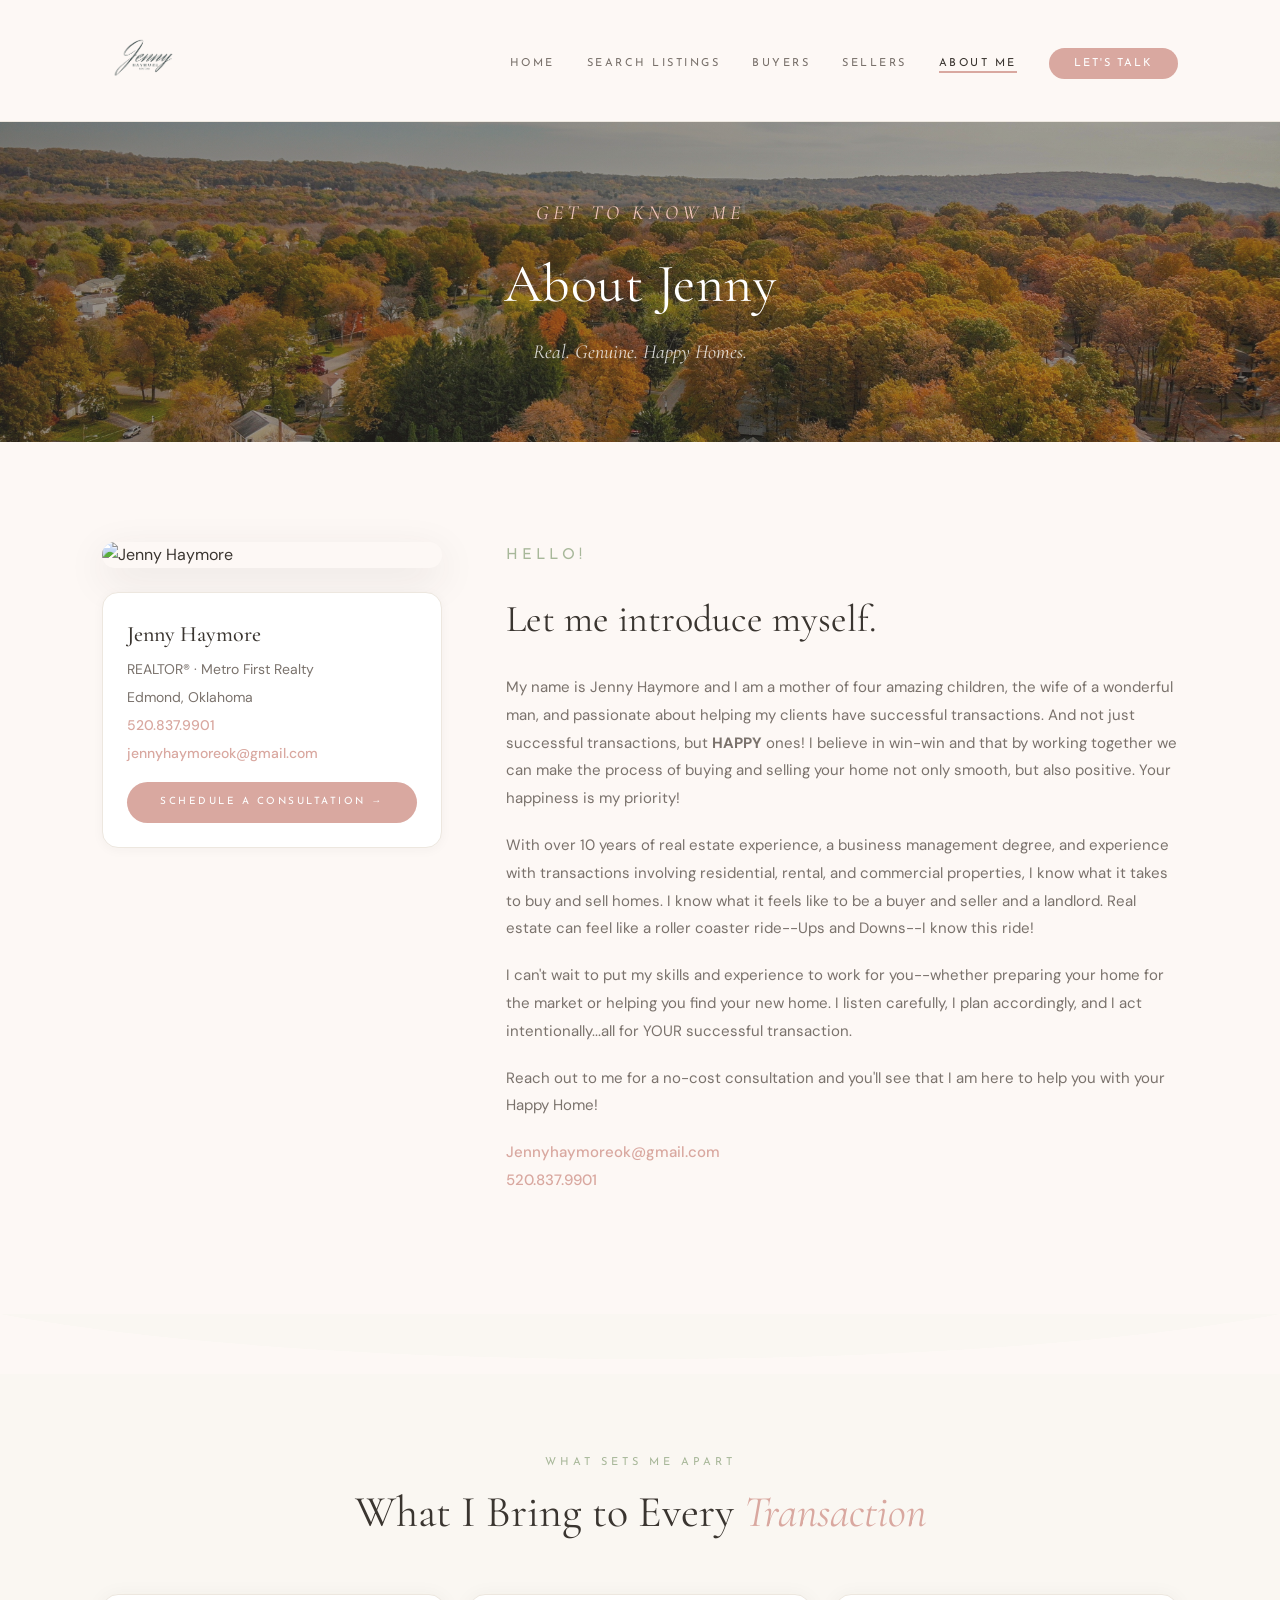
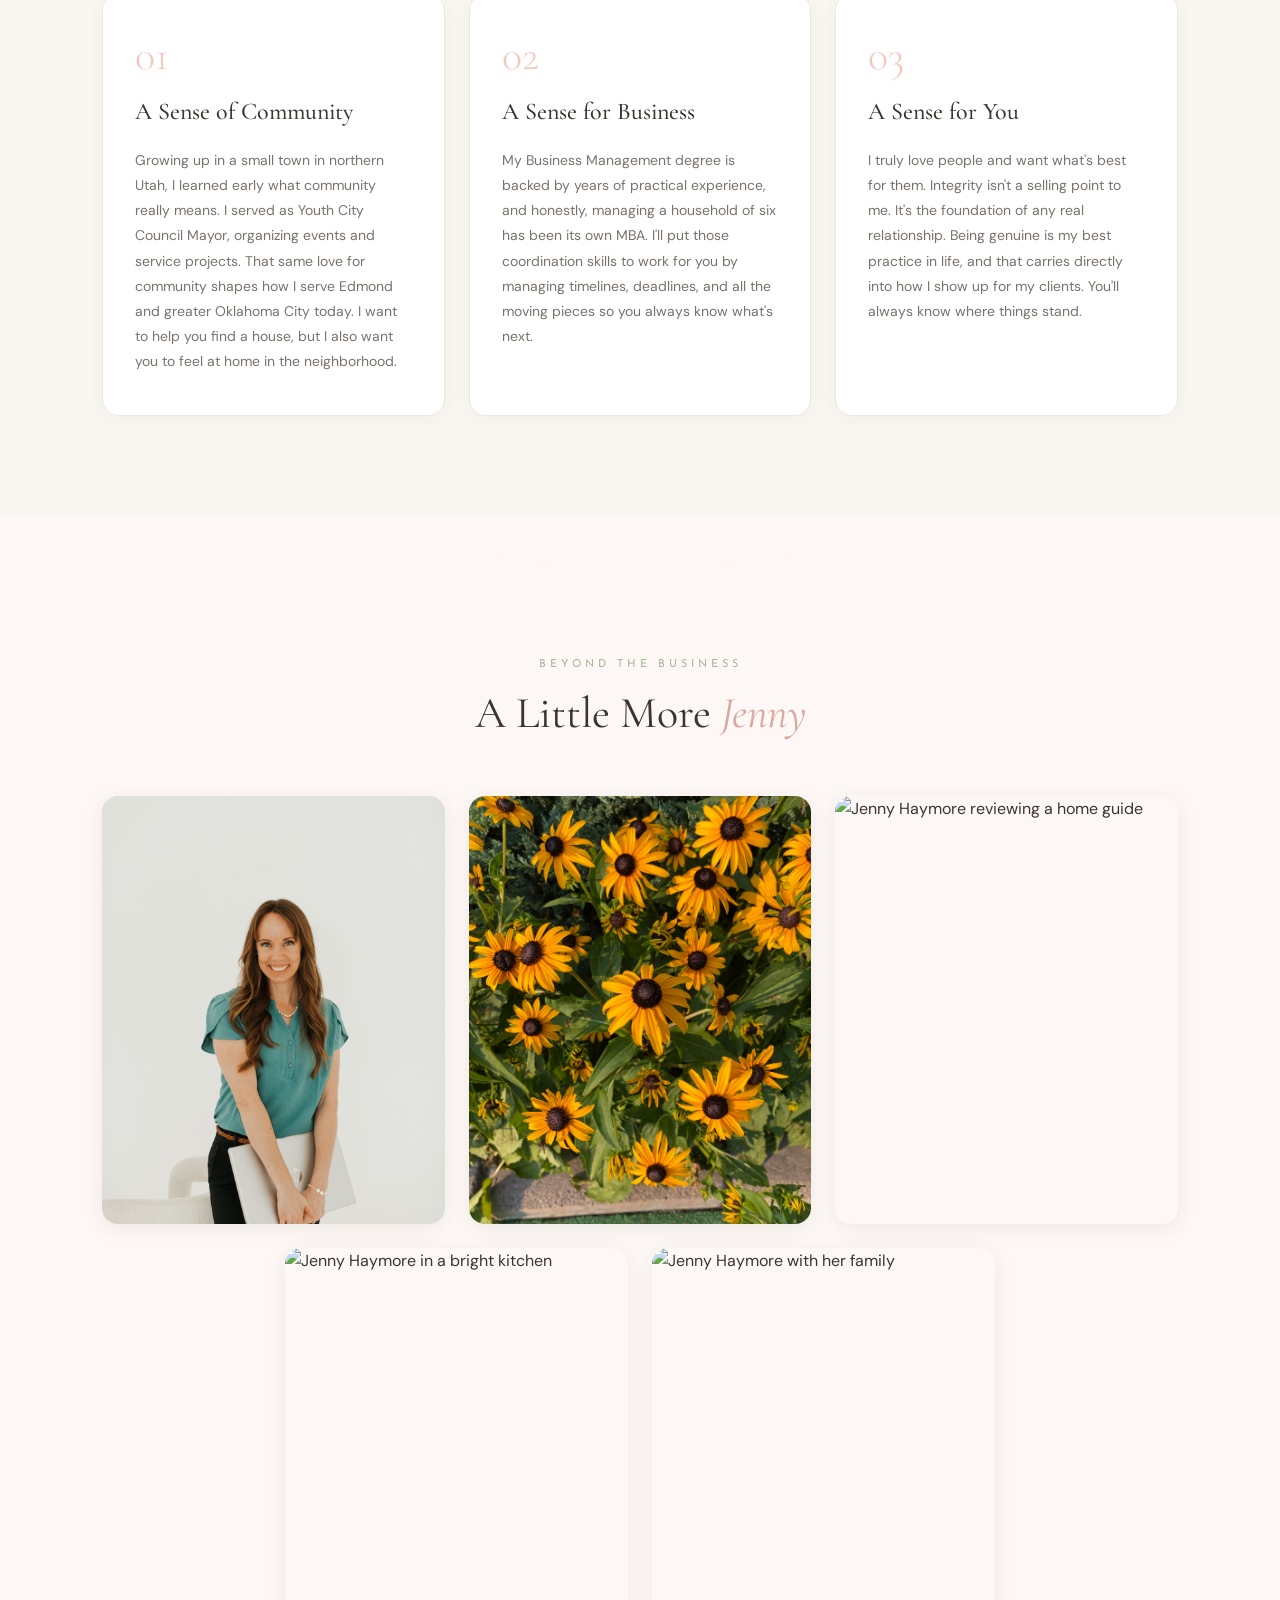
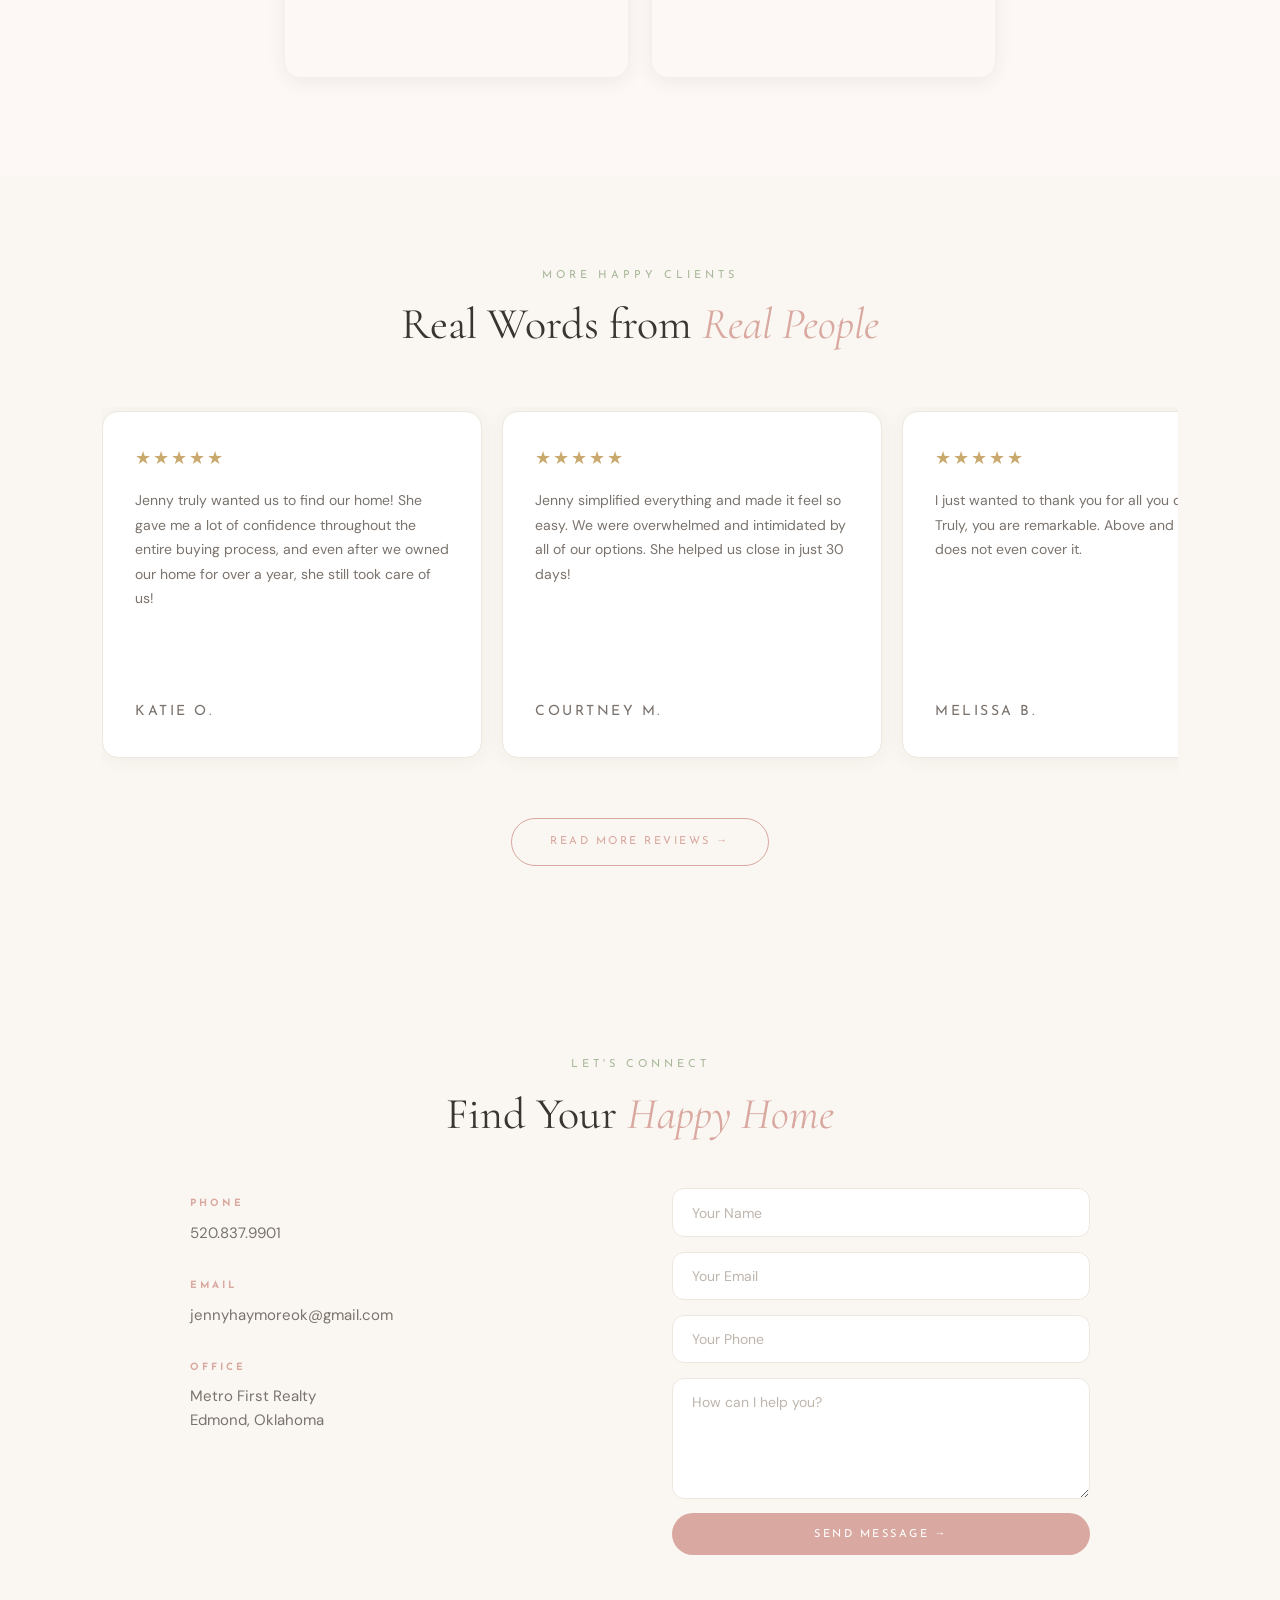
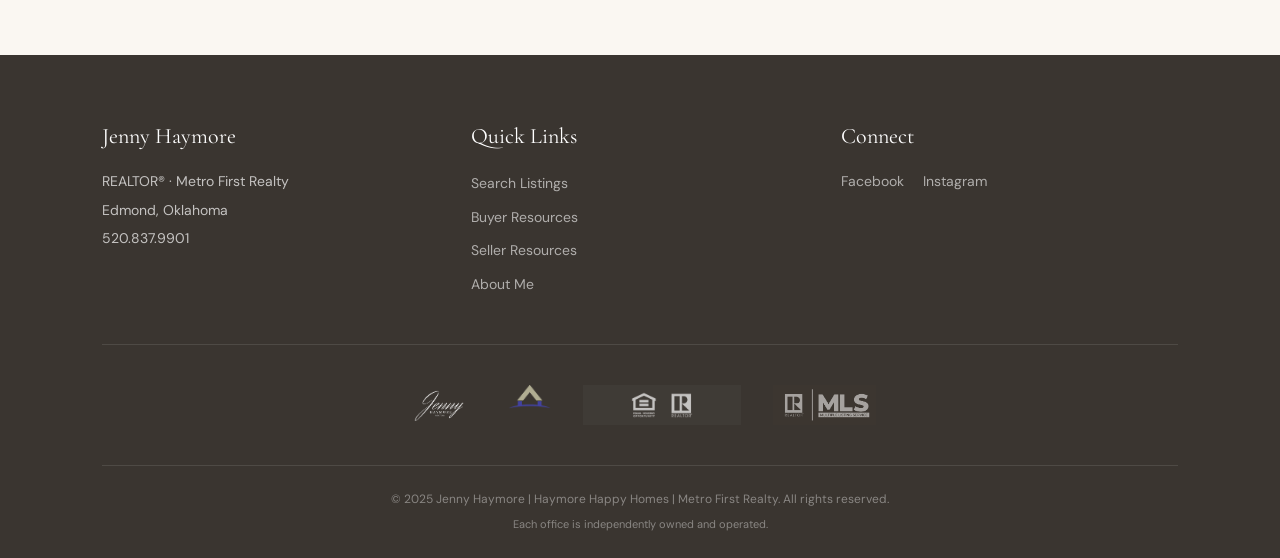
==== about.html @ 6234761d "Launch Happy Homes real estate website" ====
<!DOCTYPE html>
<html lang="en">
<head>
    <meta charset="UTF-8">
    <meta name="viewport" content="width=device-width, initial-scale=1.0">
    <title>About Jenny Haymore | Haymore Happy Homes | Metro First Realty</title>
    <link rel="stylesheet" href="styles.css?v=8">
    <link rel="stylesheet" href="about.css?v=5">
</head>
<body>

    <!-- Navigation -->
    <nav class="navbar">
        <div class="nav-container">
            <div class="logo">
                <img src="Design Guide/JENNY HAYMORE LOGO - 1.png" alt="Jenny Haymore Logo" class="logo-img">
            </div>
            <button class="hamburger" onclick="toggleMobileMenu()" aria-label="Menu">&#9776;</button>
            <ul class="nav-menu">
                <li><a href="index.html">Home</a></li>
                <li><a href="search.html">Search Listings</a></li>
                <li><a href="buyers.html">Buyers</a></li>
                <li><a href="sellers.html">Sellers</a></li>
                <li><a href="about.html" class="active">About Me</a></li>
                <li><a href="index.html#contact" class="contact-btn">Let's Talk</a></li>
            </ul>
        </div>
    </nav>

    <!-- Page Hero -->
    <div class="page-hero" style="background-image: url('Design Guide/pexels-dave-frisch-1575939.jpg');">
        <div class="page-hero-content">
            <p class="eyebrow" style="color: var(--blush); margin-bottom: 12px;">Get to Know Me</p>
            <h1>About Jenny</h1>
            <p>Real. Genuine. Happy Homes.</p>
        </div>
    </div>

    <!-- Main Bio -->
    <section class="about-main">
        <div class="container">
            <div class="about-grid">
                <div class="about-photo-col">
                    <img src="Design Guide/0Z8A2300a-2 (2).jpg" alt="Jenny Haymore" class="about-headshot">
                    <div class="about-contact-card">
                        <p class="about-card-name">Jenny Haymore</p>
                        <p>REALTOR&reg; &middot; Metro First Realty</p>
                        <p>Edmond, Oklahoma</p>
                        <a href="tel:5208379901" class="about-link">520.837.9901</a>
                        <a href="mailto:jennyhaymoreok@gmail.com" class="about-link">jennyhaymoreok@gmail.com</a>
                        <a href="index.html#contact" class="cta-button" style="margin-top: 0.75rem; text-align: center; font-size: 10px; padding: 0.8rem 1.5rem;">Schedule a Consultation &rarr;</a>
                    </div>
                </div>
                <div class="about-text-col">
                    <p class="eyebrow" style="color: var(--sage);">Hello!</p>
                    <h2>Let me introduce myself.</h2>
                    <p>My name is Jenny Haymore and I am a mother of four amazing children, the wife of a wonderful man, and passionate about helping my clients have successful transactions. And not just successful transactions, but <strong>HAPPY</strong> ones! I believe in win-win and that by working together we can make the process of buying and selling your home not only smooth, but also positive. Your happiness is my priority!</p>
                    <p>With over 10 years of real estate experience, a business management degree, and experience with transactions involving residential, rental, and commercial properties, I know what it takes to buy and sell homes. I know what it feels like to be a buyer and seller and a landlord. Real estate can feel like a roller coaster ride--Ups and Downs--I know this ride!</p>
                    <p>I can't wait to put my skills and experience to work for you--whether preparing your home for the market or helping you find your new home. I listen carefully, I plan accordingly, and I act intentionally...all for YOUR successful transaction.</p>
                    <p>Reach out to me for a no-cost consultation and you'll see that I am here to help you with your Happy Home!</p>
                    <p><a href="mailto:jennyhaymoreok@gmail.com" class="about-link">Jennyhaymoreok@gmail.com</a><br><a href="tel:5208379901" class="about-link">520.837.9901</a></p>
                </div>
            </div>
        </div>
    </section>

    <!-- Three Pillars -->
    <div class="curve-divider flip">
        <svg viewBox="0 0 1440 60" preserveAspectRatio="none">
            <path d="M0,60 C360,0 1080,0 1440,60 L1440,60 L0,60 Z" fill="var(--cream)"/>
        </svg>
    </div>
    <section class="pillars">
        <div class="container">
            <div class="section-heading">
                <p class="eyebrow" style="color: var(--sage);">What Sets Me Apart</p>
                <h2>What I Bring to Every <em>Transaction</em></h2>
            </div>
            <div class="pillars-grid">
                <div class="pillar-card">
                    <div class="pillar-number">01</div>
                    <h3>A Sense of Community</h3>
                    <p>Growing up in a small town in northern Utah, I learned early what community really means. I served as Youth City Council Mayor, organizing events and service projects. That same love for community shapes how I serve Edmond and greater Oklahoma City today. I want to help you find a house, but I also want you to feel at home in the neighborhood.</p>
                </div>
                <div class="pillar-card">
                    <div class="pillar-number">02</div>
                    <h3>A Sense for Business</h3>
                    <p>My Business Management degree is backed by years of practical experience, and honestly, managing a household of six has been its own MBA. I'll put those coordination skills to work for you by managing timelines, deadlines, and all the moving pieces so you always know what's next.</p>
                </div>
                <div class="pillar-card">
                    <div class="pillar-number">03</div>
                    <h3>A Sense for You</h3>
                    <p>I truly love people and want what's best for them. Integrity isn't a selling point to me. It's the foundation of any real relationship. Being genuine is my best practice in life, and that carries directly into how I show up for my clients. You'll always know where things stand.</p>
                </div>
            </div>
        </div>
    </section>

    <!-- Photo Gallery -->
    <div class="curve-divider">
        <svg viewBox="0 0 1440 60" preserveAspectRatio="none">
            <path d="M0,0 C360,60 1080,60 1440,0 L1440,60 L0,60 Z" fill="var(--warm-white)"/>
        </svg>
    </div>
    <section class="photo-gallery">
        <div class="container">
            <div class="section-heading">
                <p class="eyebrow" style="color: var(--sage);">Beyond the Business</p>
                <h2>A Little More <em>Jenny</em></h2>
            </div>
            <div class="gallery-grid">
                <img src="Design Guide/IMG_7811.JPG" alt="Jenny Haymore with family" class="gallery-img">
                <img src="Design Guide/IMG_4581.jpg" alt="Jenny Haymore" class="gallery-img">
                <img src="Design Guide/jennyhaymore_120.jpg" alt="Jenny Haymore reviewing a home guide" class="gallery-img">
                <img src="Design Guide/jennyatbanks_60.jpg" alt="Jenny Haymore in a bright kitchen" class="gallery-img">
                <img src="Design Guide/0Z8A1883.jpg" alt="Jenny Haymore with her family" class="gallery-img family-gallery-img">
            </div>
        </div>
    </section>

    <!-- Scrolling Reviews -->
    <section class="review-scroll-section">
        <div class="container">
            <div class="section-heading">
                <p class="eyebrow" style="color: var(--sage);">More Happy Clients</p>
                <h2>Real Words from <em>Real People</em></h2>
            </div>
            <div class="review-track" aria-label="Client reviews">
                <article class="review-card"><div class="stars">&#9733;&#9733;&#9733;&#9733;&#9733;</div><p>We had a really great experience working with Jenny. She was super helpful throughout the whole process and always made herself available when I had questions or needed advice. Buying and selling a home can be stressful, but she made everything so much easier.</p><p class="review-name">Derek D.</p></article>
                <article class="review-card"><div class="stars">&#9733;&#9733;&#9733;&#9733;&#9733;</div><p>Personable, reliable, and knowledgeable. Will help guide you through entire process.</p><p class="review-name">Michael Bridges</p></article>
                <article class="review-card"><div class="stars">&#9733;&#9733;&#9733;&#9733;&#9733;</div><p>Jenny is truly exceptional. She genuinely cares about her clients and always prioritizes their best interests. I worked with her as a lender on a transaction, and she was incredibly proactive and collaborative.</p><p class="review-name">Steve Carter</p></article>
                <article class="review-card"><div class="stars">&#9733;&#9733;&#9733;&#9733;&#9733;</div><p>We absolutely loved working with Jenny Haymore as our realtor! We've had many real estate transactions and hands down this was one of the best transactions we've had!! Jenny went above and beyond before, during and even after we closed.</p><p class="review-name">Heather E.</p></article>
                <article class="review-card"><div class="stars">&#9733;&#9733;&#9733;&#9733;&#9733;</div><p>AMAZING!! She was very professional while also being friendly. She went above and beyond for me and my family! We got a great price for our home and it only took 1 weekend!</p><p class="review-name">Paige Jacobsen</p></article>
                <article class="review-card"><div class="stars">&#9733;&#9733;&#9733;&#9733;&#9733;</div><p>If you need a great realtor, Jenny Haymore is the person you need. She is so professional and on top of everything that needs to be done. The BEST and most helpful realtor we have ever used.</p><p class="review-name">Susie Delano</p></article>
                <article class="review-card"><div class="stars">&#9733;&#9733;&#9733;&#9733;&#9733;</div><p>Jenny did an amazing job helping us buy our first home. She was very knowledgeable and helpful in each phase, from house searching and home inspections to closing. She made the process smooth and easy.</p><p class="review-name">Gavin Olsen</p></article>
                <article class="review-card"><div class="stars">&#9733;&#9733;&#9733;&#9733;&#9733;</div><p>If you're not working with Jenny to buy or sell, you are missing out! She listens, she remembers and she always followed through on her commitments. You will walk away with a great friend.</p><p class="review-name">Allison and Art C.</p></article>
                <article class="review-card"><div class="stars">&#9733;&#9733;&#9733;&#9733;&#9733;</div><p>We had such a great experience with Jenny Haymore as our realtor while selling our home. She was kind, knowledgeable, competent, ethical, reliable and professional. She made selling our home so easy.</p><p class="review-name">Aaron and Paula Wallace</p></article>
                <article class="review-card"><div class="stars">&#9733;&#9733;&#9733;&#9733;&#9733;</div><p>Jenny was fantastic to work with. We had a limited time frame to find a house and she worked hard to help us find a place that was perfect for us. She definitely had our best interest at heart.</p><p class="review-name">Paul Crawford</p></article>
            </div>
            <div class="reviews-link">
                <a href="https://www.realtor.com/realestateagents/5f623ed42abc2a0011a0c0c5#ratings-and-reviews" class="secondary-button" target="_blank" rel="noopener">Read More Reviews &rarr;</a>
            </div>
        </div>
    </section>

    <!-- Contact CTA -->
    <section class="contact" id="contact">
        <div class="container">
            <div class="section-heading">
                <p class="eyebrow" style="color: var(--sage);">Let's Connect</p>
                <h2>Find Your <em>Happy Home</em></h2>
            </div>
            <div class="contact-grid">
                <div class="contact-info">
                    <div class="contact-item">
                        <h3>Phone</h3>
                        <a href="tel:5208379901">520.837.9901</a>
                    </div>
                    <div class="contact-item">
                        <h3>Email</h3>
                        <a href="mailto:jennyhaymoreok@gmail.com">jennyhaymoreok@gmail.com</a>
                    </div>
                    <div class="contact-item">
                        <h3>Office</h3>
                        <p>Metro First Realty<br>Edmond, Oklahoma</p>
                    </div>
                </div>
                <div class="contact-form">
                    <form action="https://formsubmit.co/jennyhaymoreok@gmail.com" method="POST">
                        <input type="hidden" name="_subject" value="New Haymore Happy Homes website inquiry">
                        <input type="hidden" name="_template" value="table">
                        <input type="text" name="name" placeholder="Your Name" required>
                        <input type="email" name="email" placeholder="Your Email" required>
                        <input type="tel" name="phone" placeholder="Your Phone">
                        <textarea name="message" placeholder="How can I help you?" rows="5" required></textarea>
                        <button type="submit" class="cta-button">Send Message &rarr;</button>
                    </form>
                </div>
            </div>
        </div>
    </section>

    <!-- Footer -->
    <footer>
        <div class="container">
            <div class="footer-content">
                <div class="footer-section">
                    <h4>Jenny Haymore</h4>
                    <p>REALTOR&reg; &middot; Metro First Realty</p>
                    <p>Edmond, Oklahoma</p>
                    <p>520.837.9901</p>
                </div>
                <div class="footer-section">
                    <h4>Quick Links</h4>
                    <ul>
                        <li><a href="search.html">Search Listings</a></li>
                        <li><a href="buyers.html">Buyer Resources</a></li>
                        <li><a href="sellers.html">Seller Resources</a></li>
                        <li><a href="about.html">About Me</a></li>
                    </ul>
                </div>
                <div class="footer-section">
                    <h4>Connect</h4>
                    <div class="social-links">
                        <a href="https://www.facebook.com/HappyHomesOK" target="_blank" rel="noopener">Facebook</a>
                        <a href="https://www.instagram.com/jennyhaymore/" target="_blank" rel="noopener">Instagram</a>
                    </div>
                </div>
            </div>
            <div class="footer-logos">
                <img src="Design Guide/JENNY HAYMORE LOGO - 1.png" alt="Jenny Haymore" class="footer-logo footer-brand-logo">
                <img src="Design Guide/Metro First Realty Image.png" alt="Metro First Realty" class="footer-logo">
                <img src="Design Guide/realtor logos.jpg" alt="Realtor Logos" class="footer-logo">
                <img src="Design Guide/MLS Realtor Logo.jpg" alt="MLS Realtor" class="footer-logo">
            </div>
            <div class="footer-bottom">
                <p>&copy; 2025 Jenny Haymore | Haymore Happy Homes | Metro First Realty. All rights reserved.</p>
                <p class="disclaimer">Each office is independently owned and operated.</p>
            </div>
        </div>
    </footer>

    <script src="script.js?v=4"></script>
</body>
</html>
---- styles.css ----
/* ═══════════════════════════════════════════════════
   JENNY HAYMORE — HAYMORE HAPPY HOMES
   Global Styles
   ═══════════════════════════════════════════════════ */

@import url('https://fonts.googleapis.com/css2?family=Cormorant+Garamond:ital,wght@0,300;0,400;0,500;0,600;1,300;1,400&family=DM+Sans:wght@300;400;500;600&family=Josefin+Sans:wght@300;400;600&display=swap');

*, *::before, *::after {
    box-sizing: border-box;
    margin: 0;
    padding: 0;
}

:root {
    --warm-white: #FDF8F5;
    --blush: #F2C8BE;
    --dusty-rose: #D9A8A0;
    --dusty-rose-dark: #C4908A;
    --sage: #A8B89A;
    --sage-dark: #8AA882;
    --charcoal: #3A3530;
    --warm-gray: #7A726C;
    --gold: #C9A96E;
    --cream: #FAF7F2;
    --border: #EDE7DF;
}

html {
    scroll-behavior: smooth;
}

body {
    font-family: 'DM Sans', sans-serif;
    color: var(--charcoal);
    line-height: 1.6;
    background-color: var(--warm-white);
}

img {
    max-width: 100%;
    height: auto;
}

/* ── UTILITY ── */
.container {
    max-width: 1140px;
    margin: 0 auto;
    padding: 0 2rem;
}

.eyebrow {
    font-family: 'Josefin Sans', sans-serif;
    font-size: 11px;
    letter-spacing: 4px;
    text-transform: uppercase;
    color: var(--dusty-rose);
    margin-bottom: 14px;
}

.section-pad {
    padding: 100px 0;
}

/* ── NAVIGATION ── */
.navbar {
    background: rgba(253, 248, 245, 0.97);
    backdrop-filter: blur(12px);
    -webkit-backdrop-filter: blur(12px);
    position: sticky;
    top: 0;
    z-index: 100;
    padding: 0;
    border-bottom: 1px solid var(--border);
    transition: box-shadow 0.3s ease;
}

.navbar.scrolled {
    box-shadow: 0 4px 20px rgba(58, 53, 48, 0.08);
}

.nav-container {
    max-width: 1140px;
    margin: 0 auto;
    display: flex;
    justify-content: space-between;
    align-items: center;
    padding: 0.9rem 2rem;
}

.logo-img {
    height: 85px;
    width: auto;
}

.nav-menu {
    display: flex;
    list-style: none;
    gap: 2rem;
    align-items: center;
}

.nav-menu a {
    text-decoration: none;
    font-family: 'Josefin Sans', sans-serif;
    font-size: 11px;
    font-weight: 400;
    letter-spacing: 2.5px;
    text-transform: uppercase;
    color: var(--warm-gray);
    transition: color 0.3s ease;
    position: relative;
}

.nav-menu a::after {
    content: '';
    position: absolute;
    bottom: -4px;
    left: 0;
    width: 0;
    height: 1.5px;
    background: var(--dusty-rose);
    transition: width 0.3s ease;
}

.nav-menu a:hover::after,
.nav-menu a.active::after {
    width: 100%;
}

.nav-menu a:hover,
.nav-menu a.active {
    color: var(--charcoal);
}

.contact-btn {
    background: var(--dusty-rose) !important;
    color: white !important;
    padding: 0.65rem 1.6rem !important;
    border-radius: 50px !important;
    letter-spacing: 2px !important;
    transition: background-color 0.3s ease, transform 0.2s ease !important;
}

.contact-btn::after {
    display: none !important;
}

.contact-btn:hover {
    background: var(--dusty-rose-dark) !important;
    transform: translateY(-1px);
}

/* ── BUTTONS ── */
.cta-button {
    display: inline-block;
    background: var(--dusty-rose);
    color: white;
    padding: 0.9rem 2.4rem;
    text-decoration: none;
    border-radius: 50px;
    font-family: 'Josefin Sans', sans-serif;
    font-size: 11px;
    letter-spacing: 2.5px;
    text-transform: uppercase;
    transition: all 0.3s ease;
    border: none;
    cursor: pointer;
}

.cta-button:hover {
    background: var(--dusty-rose-dark);
    transform: translateY(-2px);
    box-shadow: 0 6px 20px rgba(217, 168, 160, 0.35);
}

.secondary-button {
    display: inline-block;
    background: transparent;
    color: var(--dusty-rose);
    padding: 0.9rem 2.4rem;
    text-decoration: none;
    border-radius: 50px;
    font-family: 'Josefin Sans', sans-serif;
    font-size: 11px;
    letter-spacing: 2.5px;
    text-transform: uppercase;
    border: 1.5px solid var(--dusty-rose);
    transition: all 0.3s ease;
}

.secondary-button:hover {
    background: var(--dusty-rose);
    color: white;
    transform: translateY(-2px);
}

.sage-button {
    background: var(--sage);
}

.sage-button:hover {
    background: var(--sage-dark);
    box-shadow: 0 6px 20px rgba(168, 184, 154, 0.35);
}

/* ── SECTION HEADINGS ── */
.section-heading {
    text-align: center;
    margin-bottom: 3.5rem;
}

.section-heading .eyebrow {
    color: var(--sage);
}

.section-heading h2 {
    font-family: 'Cormorant Garamond', serif;
    font-size: clamp(32px, 4vw, 44px);
    font-weight: 400;
    color: var(--charcoal);
    line-height: 1.2;
}

.section-heading h2 em {
    font-style: italic;
    color: var(--dusty-rose);
}

/* ── CURVED SECTION DIVIDERS ── */
.curve-divider {
    width: 100%;
    line-height: 0;
    overflow: hidden;
}

.curve-divider svg {
    display: block;
    width: 100%;
    height: 60px;
}

.curve-divider.flip svg {
    transform: scaleY(-1);
}

/* ── HERO (HOME) ── */
.hero {
    background: linear-gradient(160deg, var(--warm-white) 0%, #F7EDE8 50%, var(--cream) 100%);
    padding: 80px 0 0;
    position: relative;
    overflow: hidden;
}

.hero::before {
    content: '';
    position: absolute;
    top: -100px;
    right: -100px;
    width: 400px;
    height: 400px;
    border-radius: 50%;
    background: var(--blush);
    opacity: 0.2;
}

.hero-content {
    max-width: 1140px;
    margin: 0 auto;
    padding: 0 2rem;
    display: grid;
    grid-template-columns: 1fr 1fr;
    gap: 4rem;
    align-items: center;
}

.hero-text .eyebrow {
    margin-bottom: 20px;
}

.hero-text h1 {
    font-family: 'Cormorant Garamond', serif;
    font-size: clamp(38px, 5vw, 60px);
    font-weight: 400;
    color: var(--charcoal);
    line-height: 1.12;
    margin-bottom: 1.2rem;
}

.hero-text h1 em {
    font-style: italic;
    color: var(--dusty-rose);
}

.hero-text .tagline {
    font-size: 16px;
    color: var(--warm-gray);
    margin-bottom: 2.2rem;
    line-height: 1.7;
    max-width: 420px;
}

.hero-image {
    position: relative;
    display: flex;
    justify-content: center;
}

.hero-image .headshot {
    width: 100%;
    max-width: 420px;
    border-radius: 200px 200px 20px 20px;
    box-shadow: 0 20px 60px rgba(58, 53, 48, 0.12);
    object-fit: cover;
}

.hero-image::before {
    content: '';
    position: absolute;
    bottom: -20px;
    left: 50%;
    transform: translateX(-50%);
    width: 80%;
    height: 40px;
    background: var(--sage);
    opacity: 0.15;
    border-radius: 50%;
    filter: blur(20px);
}

/* ── BIO SECTION (HOME) ── */
.bio-section {
    padding: 100px 0;
    background: var(--warm-white);
}

.bio-content {
    text-align: center;
    max-width: 700px;
    margin: 0 auto;
}

.bio-content h2 {
    font-family: 'Cormorant Garamond', serif;
    font-size: 40px;
    font-weight: 400;
    color: var(--charcoal);
    margin-bottom: 0.4rem;
}

.bio-content .subtitle {
    font-family: 'Josefin Sans', sans-serif;
    font-size: 11px;
    letter-spacing: 3px;
    text-transform: uppercase;
    color: var(--dusty-rose);
    margin-bottom: 2rem;
}

.bio-content .bio-text {
    font-size: 15px;
    line-height: 1.85;
    color: var(--warm-gray);
    margin-bottom: 2rem;
}

.learn-more {
    font-family: 'Josefin Sans', sans-serif;
    font-size: 11px;
    letter-spacing: 2.5px;
    text-transform: uppercase;
    color: var(--dusty-rose);
    text-decoration: none;
    transition: color 0.3s ease;
}

.learn-more:hover {
    color: var(--dusty-rose-dark);
}

/* ── FEATURED LISTINGS ── */
.featured-listings {
    padding: 100px 0;
    background: var(--cream);
}

.listings-grid {
    display: grid;
    grid-template-columns: repeat(auto-fit, minmax(320px, 1fr));
    gap: 1.5rem;
    margin-bottom: 3rem;
}

.listing-card {
    background: white;
    border-radius: 16px;
    overflow: hidden;
    box-shadow: 0 2px 20px rgba(58, 53, 48, 0.06);
    border: 1px solid var(--border);
    transition: transform 0.3s ease, box-shadow 0.3s ease;
}

.listing-card:hover {
    transform: translateY(-6px);
    box-shadow: 0 12px 32px rgba(58, 53, 48, 0.1);
}

.listing-card img {
    width: 100%;
    height: 240px;
    object-fit: cover;
}

.listing-info {
    padding: 1.5rem;
}

.listing-info h3 {
    font-family: 'Cormorant Garamond', serif;
    font-size: 28px;
    font-weight: 500;
    color: var(--charcoal);
    margin-bottom: 0.3rem;
}

.listing-address {
    font-size: 14px;
    color: var(--warm-gray);
    margin-bottom: 0.3rem;
}

.listing-details {
    font-family: 'Josefin Sans', sans-serif;
    font-size: 10px;
    letter-spacing: 2px;
    text-transform: uppercase;
    color: var(--dusty-rose);
}

.live-listings-card {
    display: grid;
    grid-template-columns: minmax(0, 0.9fr) minmax(280px, 1.1fr);
    max-width: 860px;
    margin: 0 auto;
    overflow: hidden;
    background: white;
    border: 1px solid var(--border);
    border-radius: 8px;
    box-shadow: 0 2px 20px rgba(58, 53, 48, 0.05);
}

.live-listings-card img {
    width: 100%;
    height: 100%;
    min-height: 280px;
    object-fit: cover;
}

.live-listings-card > div {
    display: flex;
    flex-direction: column;
    align-items: flex-start;
    justify-content: center;
    padding: 2.5rem;
}

.live-listings-card h3 {
    font-family: 'Cormorant Garamond', serif;
    font-size: 32px;
    font-weight: 400;
    line-height: 1.1;
    margin-bottom: 1rem;
}

.live-listings-card p {
    color: var(--warm-gray);
    margin-bottom: 1.75rem;
}

.view-all {
    text-align: center;
}

/* ── TESTIMONIALS ── */
.testimonials {
    padding: 100px 0;
    background: var(--warm-white);
}

.testimonials-grid {
    display: grid;
    grid-template-columns: repeat(auto-fit, minmax(300px, 1fr));
    gap: 1.5rem;
}

.testimonial-card {
    background: white;
    padding: 2.5rem;
    border-radius: 16px;
    box-shadow: 0 2px 20px rgba(58, 53, 48, 0.05);
    border: 1px solid var(--border);
    position: relative;
}

.testimonial-card::before {
    content: '\201C';
    font-family: 'Cormorant Garamond', serif;
    font-size: 80px;
    color: var(--blush);
    position: absolute;
    top: 10px;
    left: 20px;
    line-height: 1;
}

.stars {
    color: var(--gold);
    font-size: 1.1rem;
    margin-bottom: 1rem;
    letter-spacing: 2px;
}

.testimonial-text {
    font-size: 15px;
    line-height: 1.8;
    color: var(--warm-gray);
    margin-bottom: 1.2rem;
    font-style: italic;
    position: relative;
    z-index: 1;
}

.client-name {
    font-family: 'Josefin Sans', sans-serif;
    font-size: 11px;
    letter-spacing: 2px;
    text-transform: uppercase;
    color: var(--dusty-rose);
    text-align: right;
}

/* ── SCROLLING REVIEWS ── */
.review-scroll-section {
    padding: 90px 0;
    background: var(--cream);
    overflow: hidden;
}

.review-scroll-section.alt {
    background: var(--warm-white);
}

.review-track {
    display: flex;
    gap: 1.25rem;
    overflow-x: auto;
    overscroll-behavior-x: contain;
    scroll-snap-type: x mandatory;
    padding: 0.25rem 0.25rem 1.25rem;
    scrollbar-color: var(--dusty-rose) transparent;
}

.review-track::-webkit-scrollbar {
    height: 8px;
}

.review-track::-webkit-scrollbar-track {
    background: transparent;
}

.review-track::-webkit-scrollbar-thumb {
    background: var(--dusty-rose);
    border-radius: 999px;
}

.review-card {
    flex: 0 0 min(380px, 86vw);
    scroll-snap-align: start;
    background: white;
    border: 1px solid var(--border);
    border-radius: 16px;
    box-shadow: 0 2px 20px rgba(58, 53, 48, 0.05);
    padding: 2rem;
    display: flex;
    flex-direction: column;
    gap: 1rem;
}

.review-card .stars {
    margin-bottom: 0;
}

.review-card p {
    font-size: 14px;
    line-height: 1.75;
    color: var(--warm-gray);
}

.review-name {
    font-family: 'Josefin Sans', sans-serif;
    font-size: 10px;
    letter-spacing: 2.5px;
    text-transform: uppercase;
    color: var(--dusty-rose);
    margin-top: auto;
}

.reviews-link {
    text-align: center;
    margin-top: 2.5rem;
}

/* ── CONTACT SECTION ── */
.contact {
    padding: 100px 0;
    background: var(--cream);
}

.contact .section-heading {
    margin-bottom: 3rem;
}

.contact-grid {
    display: grid;
    grid-template-columns: 1fr 1fr;
    gap: 4rem;
    max-width: 900px;
    margin: 0 auto;
}

.contact-info {
    display: flex;
    flex-direction: column;
    gap: 2rem;
    padding-top: 0.5rem;
}

.contact-item h3 {
    font-family: 'Josefin Sans', sans-serif;
    font-size: 10px;
    letter-spacing: 3px;
    text-transform: uppercase;
    color: var(--dusty-rose);
    margin-bottom: 0.5rem;
}

.contact-item p,
.contact-item a {
    color: var(--warm-gray);
    font-size: 15px;
    line-height: 1.6;
    text-decoration: none;
}

.contact-item a:hover {
    color: var(--dusty-rose);
}

.contact-form form {
    display: flex;
    flex-direction: column;
    gap: 0.9rem;
}

.contact-form input,
.contact-form textarea {
    padding: 0.9rem 1.2rem;
    border: 1.5px solid var(--border);
    border-radius: 12px;
    font-size: 14px;
    font-family: 'DM Sans', sans-serif;
    background: white;
    color: var(--charcoal);
    transition: border-color 0.3s ease, box-shadow 0.3s ease;
}

.contact-form button {
    cursor: pointer;
}

.contact-form input:focus,
.contact-form textarea:focus {
    outline: none;
    border-color: var(--dusty-rose);
    box-shadow: 0 0 0 3px rgba(217, 168, 160, 0.15);
}

.contact-form input::placeholder,
.contact-form textarea::placeholder {
    color: #BEB5AD;
}

/* ── FOOTER ── */
footer {
    background: var(--charcoal);
    color: rgba(255, 255, 255, 0.7);
    padding: 4rem 2rem 1.5rem;
}

.footer-content {
    display: grid;
    grid-template-columns: repeat(auto-fit, minmax(220px, 1fr));
    gap: 2rem;
    margin-bottom: 2.5rem;
}

.footer-section h4 {
    font-family: 'Cormorant Garamond', serif;
    font-size: 22px;
    font-weight: 400;
    color: white;
    margin-bottom: 1rem;
}

.footer-section p {
    font-size: 14px;
    line-height: 1.7;
    margin-bottom: 0.3rem;
}

.footer-section ul {
    list-style: none;
}

.footer-section ul li {
    margin-bottom: 0.5rem;
}

.footer-section a {
    color: rgba(255, 255, 255, 0.6);
    text-decoration: none;
    font-size: 14px;
    transition: color 0.3s ease;
}

.footer-section a:hover {
    color: var(--blush);
}

.social-links {
    display: flex;
    gap: 1.2rem;
}

.footer-logos {
    display: flex;
    align-items: center;
    justify-content: center;
    gap: 2rem;
    padding: 1.5rem 0;
    border-top: 1px solid rgba(255, 255, 255, 0.1);
    border-bottom: 1px solid rgba(255, 255, 255, 0.1);
    margin-bottom: 1.5rem;
    flex-wrap: wrap;
}

.footer-logo {
    height: 40px;
    width: auto;
    object-fit: contain;
    filter: invert(1);
    mix-blend-mode: screen;
    opacity: 0.7;
    transition: opacity 0.3s ease;
}

.footer-logo:hover {
    opacity: 0.8;
}

.footer-brand-logo {
    height: 72px;
    filter: brightness(0) invert(1);
    mix-blend-mode: normal;
    opacity: 0.9;
}

.footer-bottom {
    text-align: center;
    font-size: 12px;
    color: rgba(255, 255, 255, 0.4);
}

.footer-bottom .disclaimer {
    margin-top: 0.4rem;
    font-size: 11px;
}

/* ── PAGE HERO (inner pages) ── */
.page-hero {
    height: 320px;
    display: flex;
    align-items: center;
    justify-content: center;
    text-align: center;
    position: relative;
    background-size: cover;
    background-position: center;
}

.page-hero::before {
    content: '';
    position: absolute;
    inset: 0;
    background: linear-gradient(135deg, rgba(58, 53, 48, 0.55), rgba(58, 53, 48, 0.4));
}

.page-hero-content {
    position: relative;
    z-index: 1;
}

.page-hero h1 {
    font-family: 'Cormorant Garamond', serif;
    font-size: clamp(36px, 5vw, 54px);
    font-weight: 400;
    color: white;
    margin-bottom: 0.5rem;
    letter-spacing: 0.5px;
}

.page-hero p {
    font-family: 'Cormorant Garamond', serif;
    font-size: 20px;
    font-style: italic;
    color: rgba(255, 255, 255, 0.8);
}

/* ── FEATURED TESTIMONIAL (sidebar) ── */
.featured-testimonial {
    background: white;
    border-radius: 16px;
    padding: 2rem;
    border-left: 3px solid var(--sage);
    box-shadow: 0 2px 20px rgba(58, 53, 48, 0.05);
    position: sticky;
    top: 100px;
}

.featured-testimonial .stars {
    color: var(--gold);
    font-size: 1rem;
    margin-bottom: 1rem;
}

.featured-testimonial p {
    font-size: 14px;
    line-height: 1.8;
    color: var(--warm-gray);
    font-style: italic;
    margin-bottom: 1rem;
}

.featured-testimonial span {
    font-family: 'Josefin Sans', sans-serif;
    font-size: 10px;
    letter-spacing: 2px;
    text-transform: uppercase;
    color: var(--sage-dark);
}

/* ── HAMBURGER ── */
.hamburger {
    display: none;
    background: none;
    border: none;
    font-size: 1.5rem;
    cursor: pointer;
    color: var(--charcoal);
    padding: 0.25rem 0.5rem;
}

/* ── RESPONSIVE ── */
@media (max-width: 900px) {
    .hero-content {
        grid-template-columns: 1fr;
        text-align: center;
        gap: 3rem;
    }

    .hero-text .tagline {
        margin-left: auto;
        margin-right: auto;
    }

    .hero-text .cta-button {
        margin: 0 auto;
    }

    .hero-image .headshot {
        max-width: 320px;
    }

    .contact-grid {
        grid-template-columns: 1fr;
        gap: 3rem;
    }
}

@media (max-width: 768px) {
    .container {
        padding: 0 1.25rem;
    }

    .nav-container {
        padding: 0.7rem 1.25rem;
    }

    .logo-img {
        height: 70px;
    }

    .hamburger {
        display: block;
    }

    .nav-menu {
        display: none;
        flex-direction: column;
        gap: 0;
        position: absolute;
        top: 100%;
        left: 0;
        width: 100%;
        background: var(--warm-white);
        box-shadow: 0 8px 24px rgba(58, 53, 48, 0.08);
        padding: 1rem 0;
        border-top: 1px solid var(--border);
    }

    .nav-menu.open {
        display: flex;
    }

    .nav-menu li {
        padding: 0.85rem 2rem;
    }

    .nav-menu a::after {
        display: none;
    }

    .contact-btn {
        margin: 0.5rem 2rem !important;
        display: inline-block !important;
        text-align: center;
    }

    .navbar {
        position: relative;
    }

    .hero {
        padding: 50px 0 0;
    }

    .hero-text h1 {
        font-size: 36px;
    }

    .section-pad {
        padding: 70px 0;
    }

    .listings-grid,
    .testimonials-grid {
        grid-template-columns: 1fr;
    }

    .live-listings-card {
        grid-template-columns: 1fr;
    }

    .live-listings-card img {
        height: 220px;
        min-height: 0;
    }

    .live-listings-card > div {
        padding: 2rem 1.5rem;
    }

    .live-listings-card h3 {
        font-size: 30px;
    }

    .review-scroll-section {
        padding: 70px 0;
    }

    .review-track {
        margin-right: -1.25rem;
        padding-right: 1.25rem;
        gap: 1rem;
    }

    .review-card {
        flex-basis: min(82vw, 340px);
        padding: 1.5rem;
    }

    .contact {
        padding: 70px 0;
    }
}
---- about.css ----
/* ═══════════════════════════════════════
   ABOUT PAGE
   ═══════════════════════════════════════ */

/* Main Bio */
.about-main {
    padding: 100px 0;
    background: var(--warm-white);
}

.about-grid {
    display: grid;
    grid-template-columns: 340px 1fr;
    gap: 4rem;
    align-items: start;
}

.about-headshot {
    width: 100%;
    border-radius: 16px;
    box-shadow: 0 12px 40px rgba(58, 53, 48, 0.1);
    display: block;
    margin-bottom: 1.5rem;
}

.about-contact-card {
    background: white;
    border-radius: 16px;
    padding: 1.5rem;
    display: flex;
    flex-direction: column;
    gap: 0.35rem;
    font-size: 14px;
    color: var(--warm-gray);
    border: 1px solid var(--border);
    box-shadow: 0 2px 12px rgba(58, 53, 48, 0.04);
}

.about-card-name {
    font-family: 'Cormorant Garamond', serif;
    font-size: 22px;
    font-weight: 500;
    color: var(--charcoal);
}

.about-link {
    color: var(--dusty-rose);
    text-decoration: none;
    font-weight: 500;
    transition: color 0.3s ease;
}

.about-link:hover {
    color: var(--dusty-rose-dark);
}

.about-text-col h2 {
    font-family: 'Cormorant Garamond', serif;
    font-size: 38px;
    font-weight: 400;
    color: var(--charcoal);
    margin-bottom: 1.5rem;
}

.about-text-col p {
    font-size: 15px;
    line-height: 1.85;
    color: var(--warm-gray);
    margin-bottom: 1.2rem;
}

.about-quote {
    border-left: 3px solid var(--dusty-rose);
    padding: 1rem 0 1rem 1.5rem;
    margin: 2rem 0;
    font-family: 'Cormorant Garamond', serif;
    font-size: 22px;
    font-style: italic;
    color: var(--dusty-rose);
    line-height: 1.5;
}

/* Pillars */
.pillars {
    padding: 80px 0 100px;
    background: var(--cream);
}

.pillars-grid {
    display: grid;
    grid-template-columns: repeat(auto-fit, minmax(280px, 1fr));
    gap: 1.5rem;
}

.pillar-card {
    background: white;
    border-radius: 16px;
    padding: 2.5rem 2rem;
    box-shadow: 0 2px 20px rgba(58, 53, 48, 0.05);
    border: 1px solid var(--border);
    transition: transform 0.3s ease, box-shadow 0.3s ease;
}

.pillar-card:hover {
    transform: translateY(-4px);
    box-shadow: 0 10px 30px rgba(58, 53, 48, 0.08);
}

.pillar-number {
    font-family: 'Cormorant Garamond', serif;
    font-size: 42px;
    font-weight: 300;
    color: var(--blush);
    line-height: 1;
    margin-bottom: 1rem;
}

.pillar-card h3 {
    font-family: 'Cormorant Garamond', serif;
    font-size: 24px;
    font-weight: 500;
    color: var(--charcoal);
    margin-bottom: 1rem;
}

.pillar-card p {
    font-size: 14px;
    line-height: 1.8;
    color: var(--warm-gray);
}

/* Photo Gallery */
.photo-gallery {
    padding: 80px 0 100px;
    background: var(--warm-white);
}

.gallery-grid {
    display: flex;
    flex-wrap: wrap;
    justify-content: center;
    gap: 1.5rem;
}

.gallery-img {
    flex: 0 1 calc((100% - 3rem) / 3);
    width: calc((100% - 3rem) / 3);
    aspect-ratio: 4 / 5;
    object-fit: cover;
    object-position: center;
    border-radius: 16px;
    box-shadow: 0 4px 20px rgba(58, 53, 48, 0.08);
    transition: transform 0.3s ease, box-shadow 0.3s ease;
}

.gallery-img:hover {
    transform: scale(1.01);
    box-shadow: 0 8px 30px rgba(58, 53, 48, 0.12);
}

/* Responsive */
@media (max-width: 900px) {
    .about-grid {
        grid-template-columns: 1fr;
    }

    .about-headshot {
        max-width: 360px;
        margin: 0 auto 1.5rem;
    }

    .about-contact-card {
        max-width: 360px;
        margin: 0 auto;
    }

    .gallery-img {
        flex-basis: calc((100% - 1.5rem) / 2);
        width: calc((100% - 1.5rem) / 2);
    }
}

@media (max-width: 768px) {
    .about-main {
        padding: 70px 0;
    }

    .gallery-img {
        flex-basis: 100%;
        width: 100%;
        max-width: 440px;
    }
}
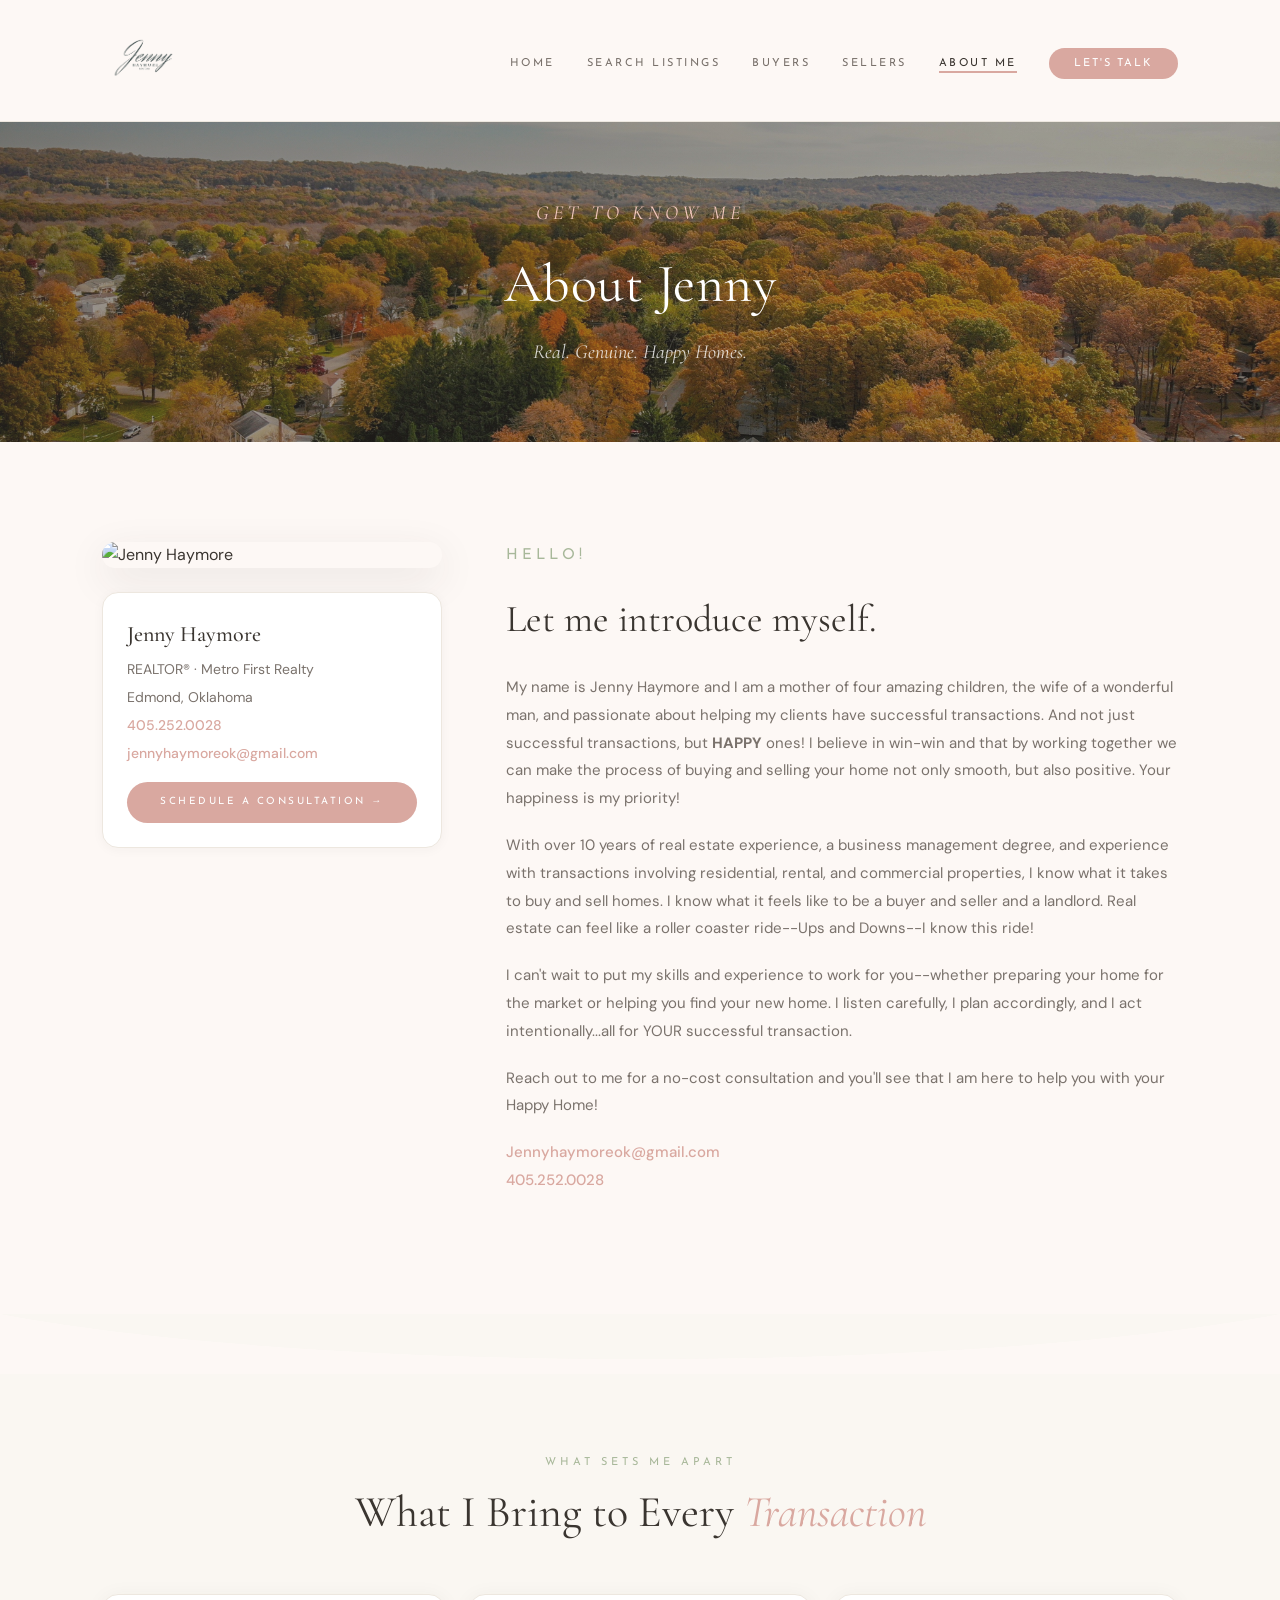
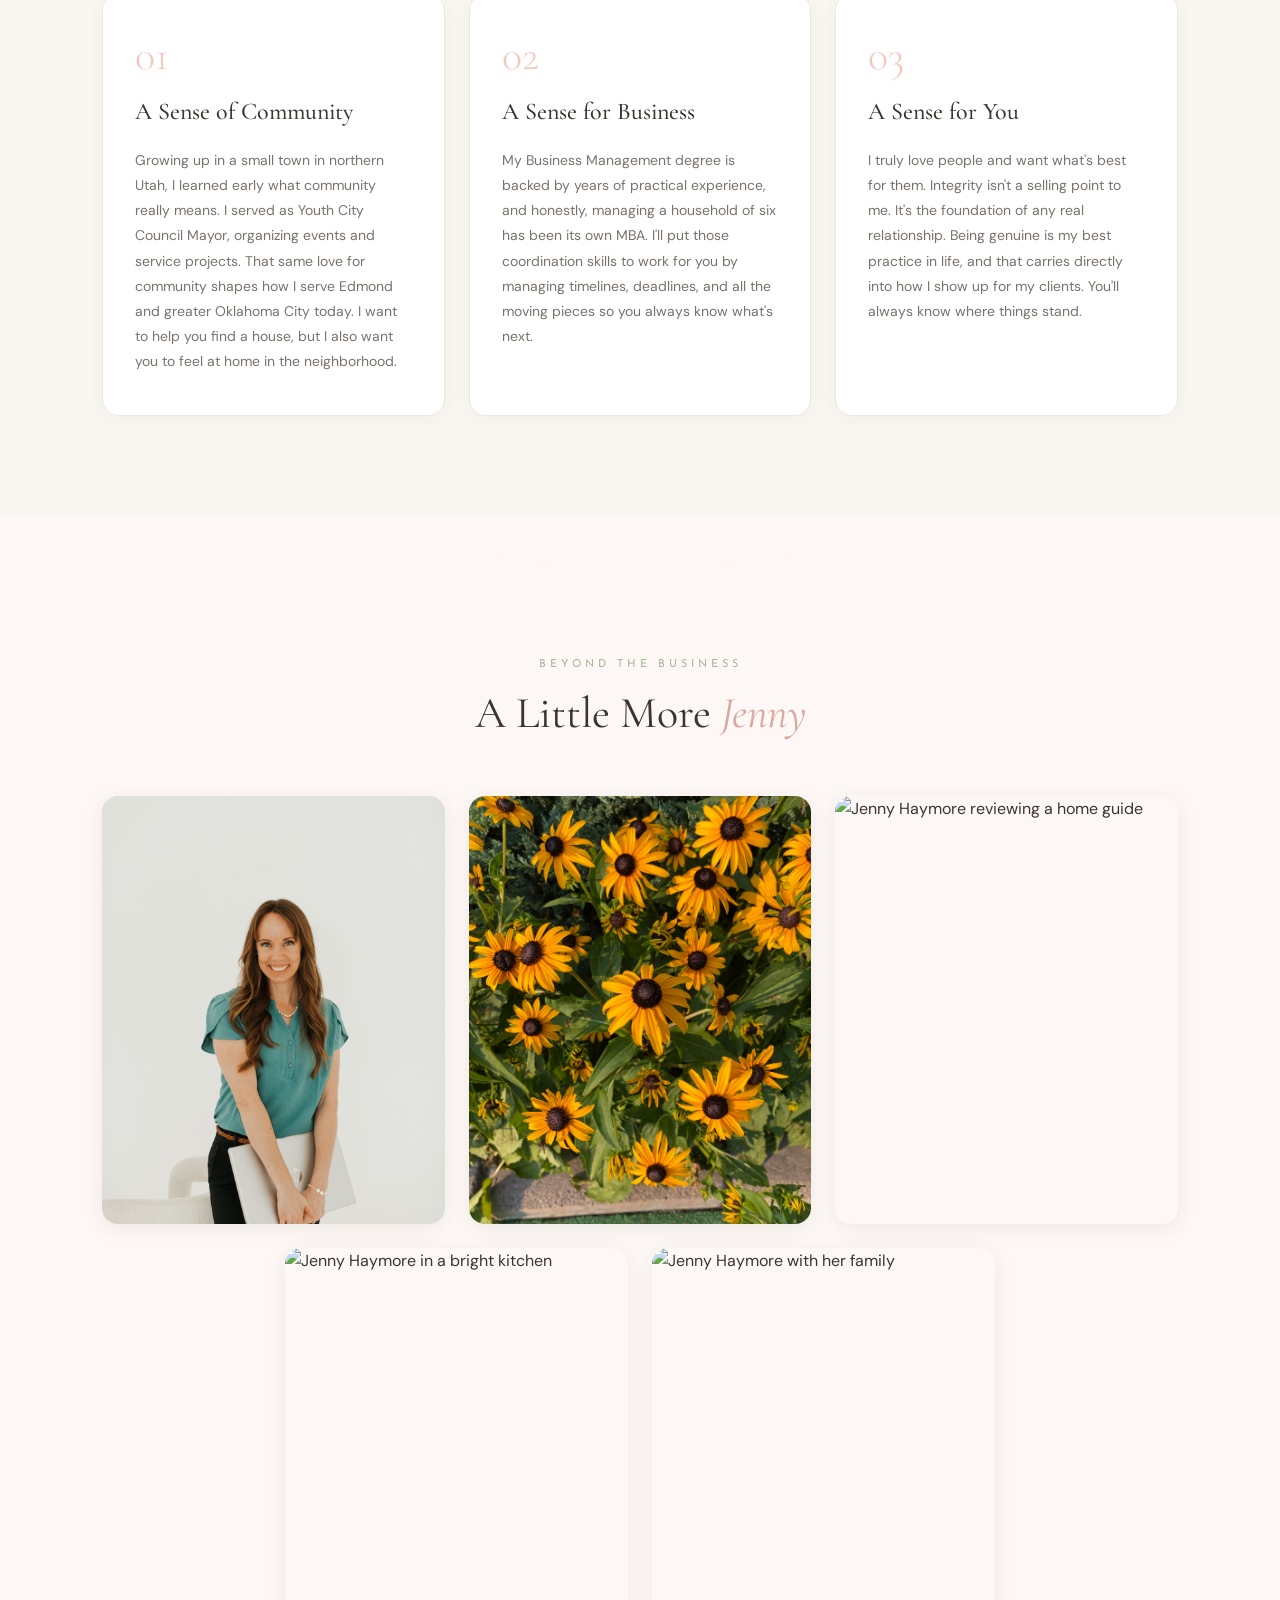
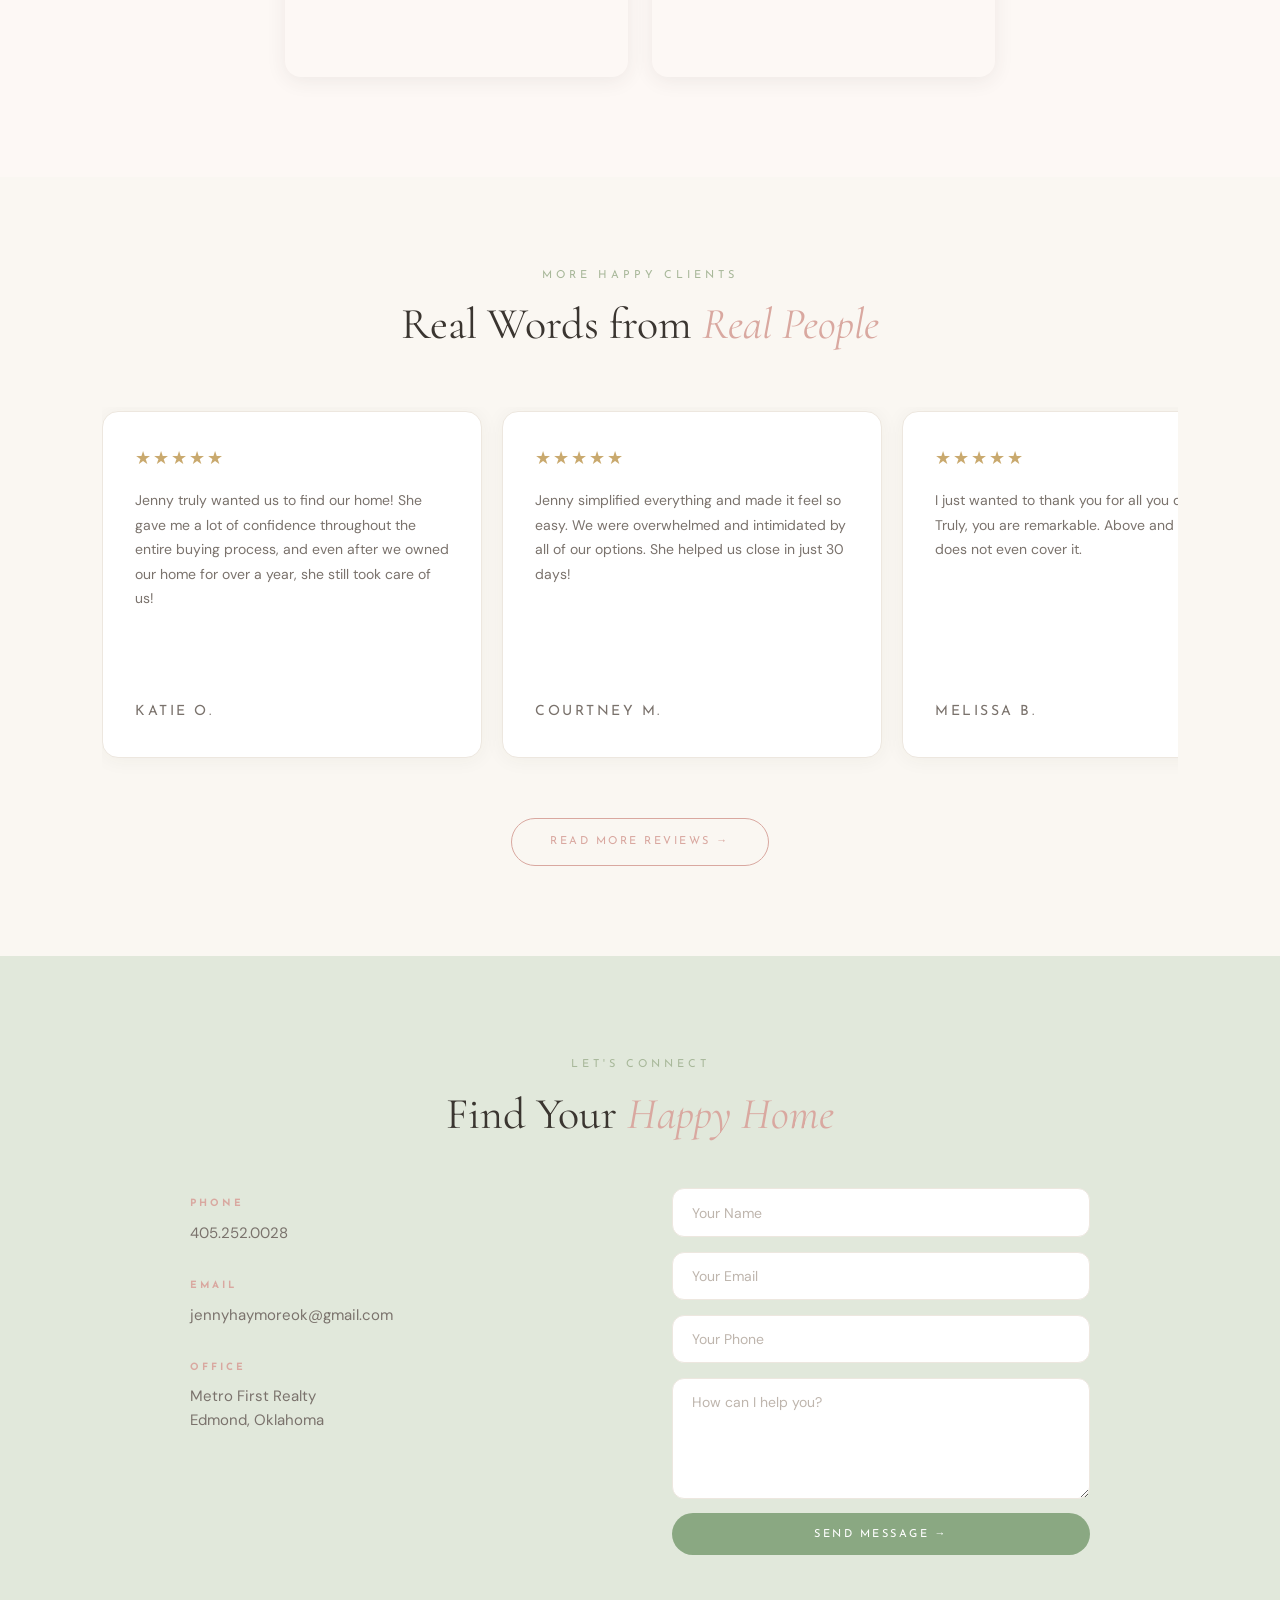
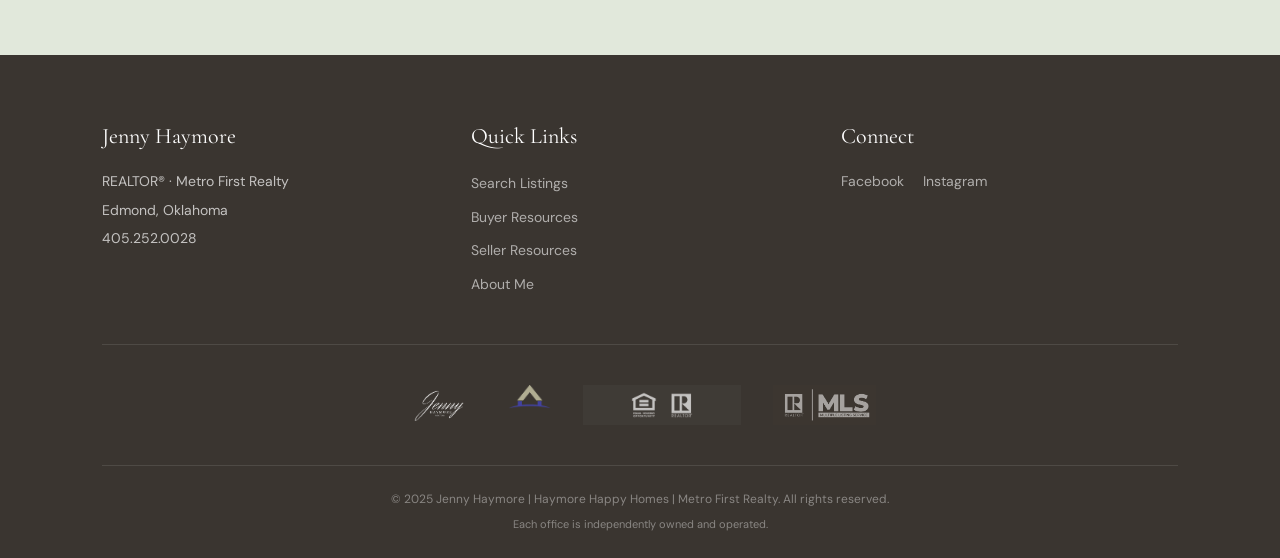
==== commit a5d6a2b6: "Refine contact details and page color bands" ====
--- a/about.html
+++ b/about.html
@@ -4,8 +4,8 @@
     <meta charset="UTF-8">
     <meta name="viewport" content="width=device-width, initial-scale=1.0">
     <title>About Jenny Haymore | Haymore Happy Homes | Metro First Realty</title>
-    <link rel="stylesheet" href="styles.css?v=8">
-    <link rel="stylesheet" href="about.css?v=5">
+    <link rel="stylesheet" href="styles.css?v=10">
+    <link rel="stylesheet" href="about.css?v=6">
 </head>
 <body>
 
@@ -46,7 +46,7 @@
                         <p class="about-card-name">Jenny Haymore</p>
                         <p>REALTOR&reg; &middot; Metro First Realty</p>
                         <p>Edmond, Oklahoma</p>
-                        <a href="tel:5208379901" class="about-link">520.837.9901</a>
+                        <a href="tel:4052520028" class="about-link">405.252.0028</a>
                         <a href="mailto:jennyhaymoreok@gmail.com" class="about-link">jennyhaymoreok@gmail.com</a>
                         <a href="index.html#contact" class="cta-button" style="margin-top: 0.75rem; text-align: center; font-size: 10px; padding: 0.8rem 1.5rem;">Schedule a Consultation &rarr;</a>
                     </div>
@@ -58,7 +58,7 @@
                     <p>With over 10 years of real estate experience, a business management degree, and experience with transactions involving residential, rental, and commercial properties, I know what it takes to buy and sell homes. I know what it feels like to be a buyer and seller and a landlord. Real estate can feel like a roller coaster ride--Ups and Downs--I know this ride!</p>
                     <p>I can't wait to put my skills and experience to work for you--whether preparing your home for the market or helping you find your new home. I listen carefully, I plan accordingly, and I act intentionally...all for YOUR successful transaction.</p>
                     <p>Reach out to me for a no-cost consultation and you'll see that I am here to help you with your Happy Home!</p>
-                    <p><a href="mailto:jennyhaymoreok@gmail.com" class="about-link">Jennyhaymoreok@gmail.com</a><br><a href="tel:5208379901" class="about-link">520.837.9901</a></p>
+                    <p><a href="mailto:jennyhaymoreok@gmail.com" class="about-link">Jennyhaymoreok@gmail.com</a><br><a href="tel:4052520028" class="about-link">405.252.0028</a></p>
                 </div>
             </div>
         </div>
@@ -144,7 +144,7 @@
     </section>
 
     <!-- Contact CTA -->
-    <section class="contact" id="contact">
+    <section class="contact sage-help-section" id="contact">
         <div class="container">
             <div class="section-heading">
                 <p class="eyebrow" style="color: var(--sage);">Let's Connect</p>
@@ -154,7 +154,7 @@
                 <div class="contact-info">
                     <div class="contact-item">
                         <h3>Phone</h3>
-                        <a href="tel:5208379901">520.837.9901</a>
+                        <a href="tel:4052520028">405.252.0028</a>
                     </div>
                     <div class="contact-item">
                         <h3>Email</h3>
@@ -188,7 +188,7 @@
                     <h4>Jenny Haymore</h4>
                     <p>REALTOR&reg; &middot; Metro First Realty</p>
                     <p>Edmond, Oklahoma</p>
-                    <p>520.837.9901</p>
+                    <p>405.252.0028</p>
                 </div>
                 <div class="footer-section">
                     <h4>Quick Links</h4>
--- a/styles.css
+++ b/styles.css
@@ -18,6 +18,7 @@
     --dusty-rose-dark: #C4908A;
     --sage: #A8B89A;
     --sage-dark: #8AA882;
+    --sage-wash: #E1E8DB;
     --charcoal: #3A3530;
     --warm-gray: #7A726C;
     --gold: #C9A96E;
@@ -59,6 +60,18 @@
 
 .section-pad {
     padding: 100px 0;
+}
+
+.sage-help-section {
+    background: var(--sage-wash);
+}
+
+.sage-help-section .cta-button {
+    background: var(--sage-dark);
+}
+
+.sage-help-section .cta-button:hover {
+    background: var(--charcoal);
 }
 
 /* ── NAVIGATION ── */
@@ -615,6 +628,10 @@
     background: var(--cream);
 }
 
+.contact.sage-help-section {
+    background: var(--sage-wash);
+}
+
 .contact .section-heading {
     margin-bottom: 3rem;
 }
--- a/about.css
+++ b/about.css
@@ -158,6 +158,10 @@
     box-shadow: 0 8px 30px rgba(58, 53, 48, 0.12);
 }
 
+.family-gallery-img {
+    object-position: 54% center;
+}
+
 /* Responsive */
 @media (max-width: 900px) {
     .about-grid {
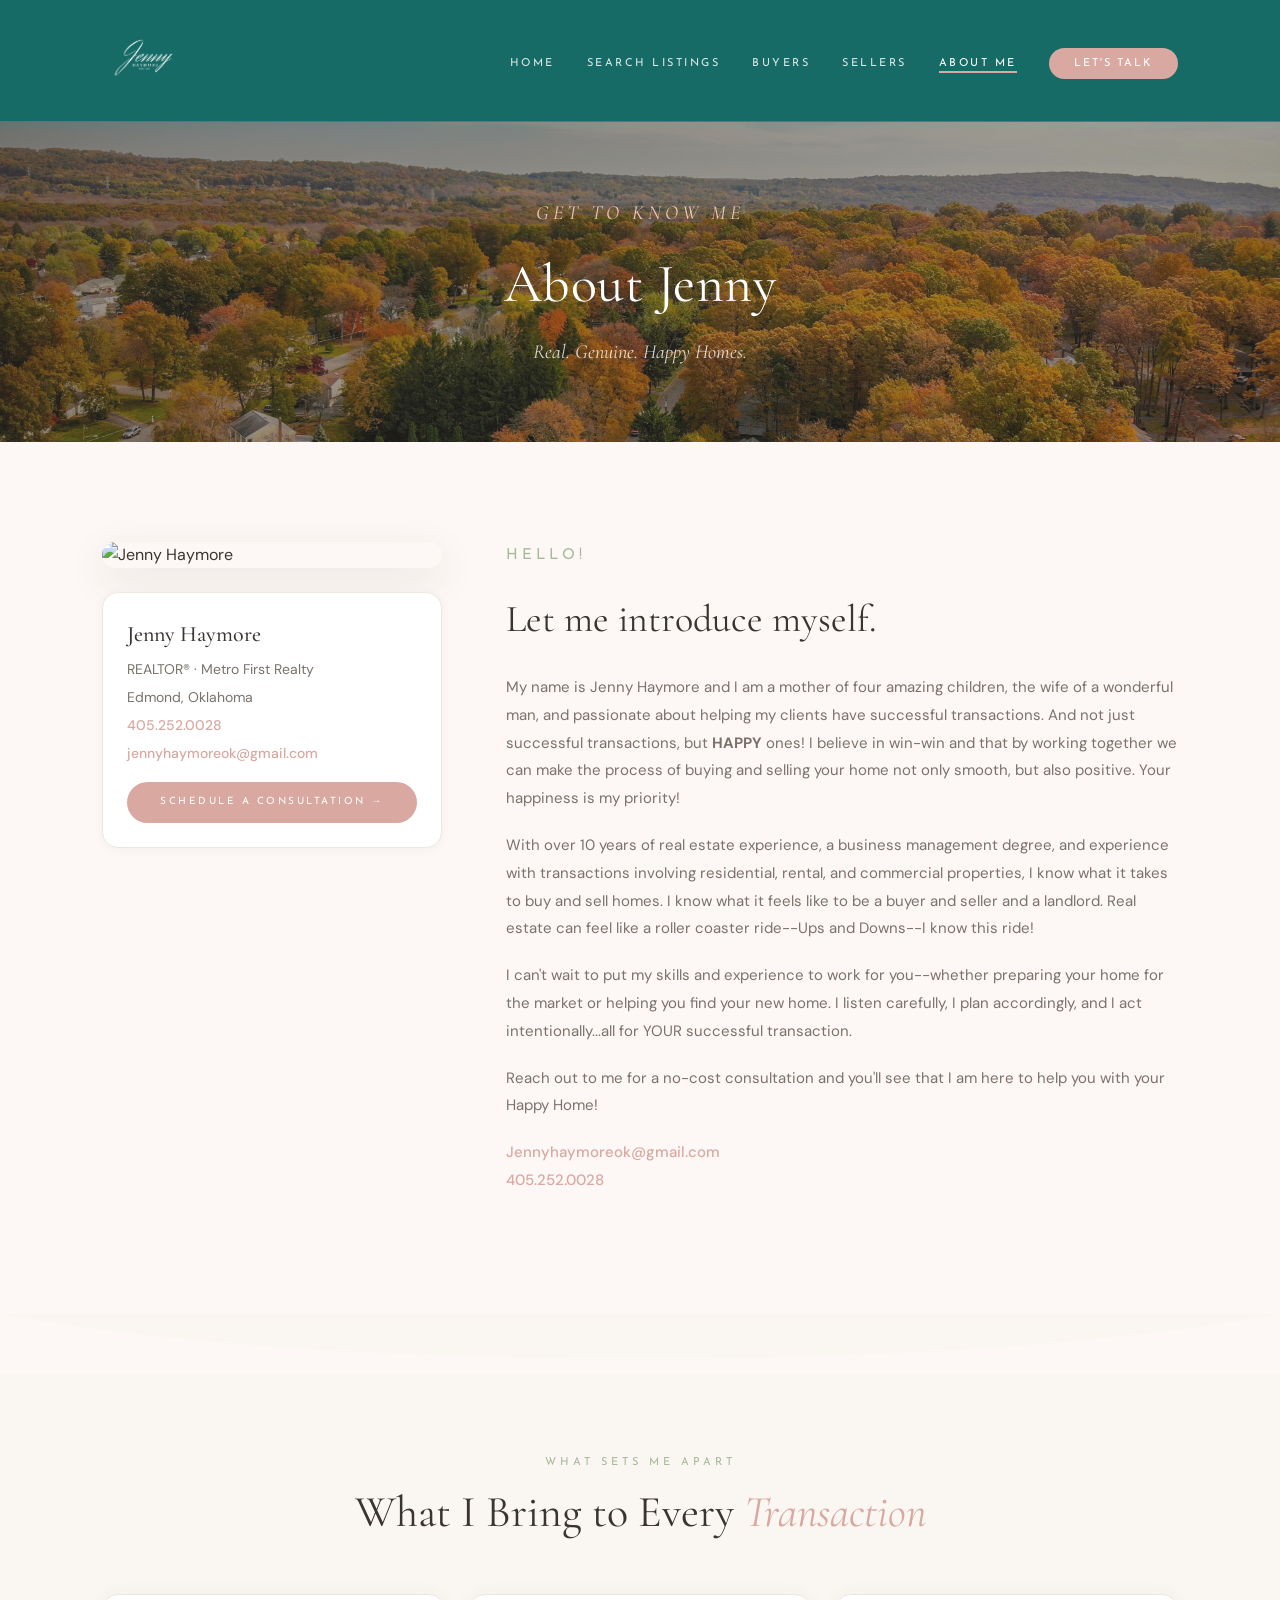
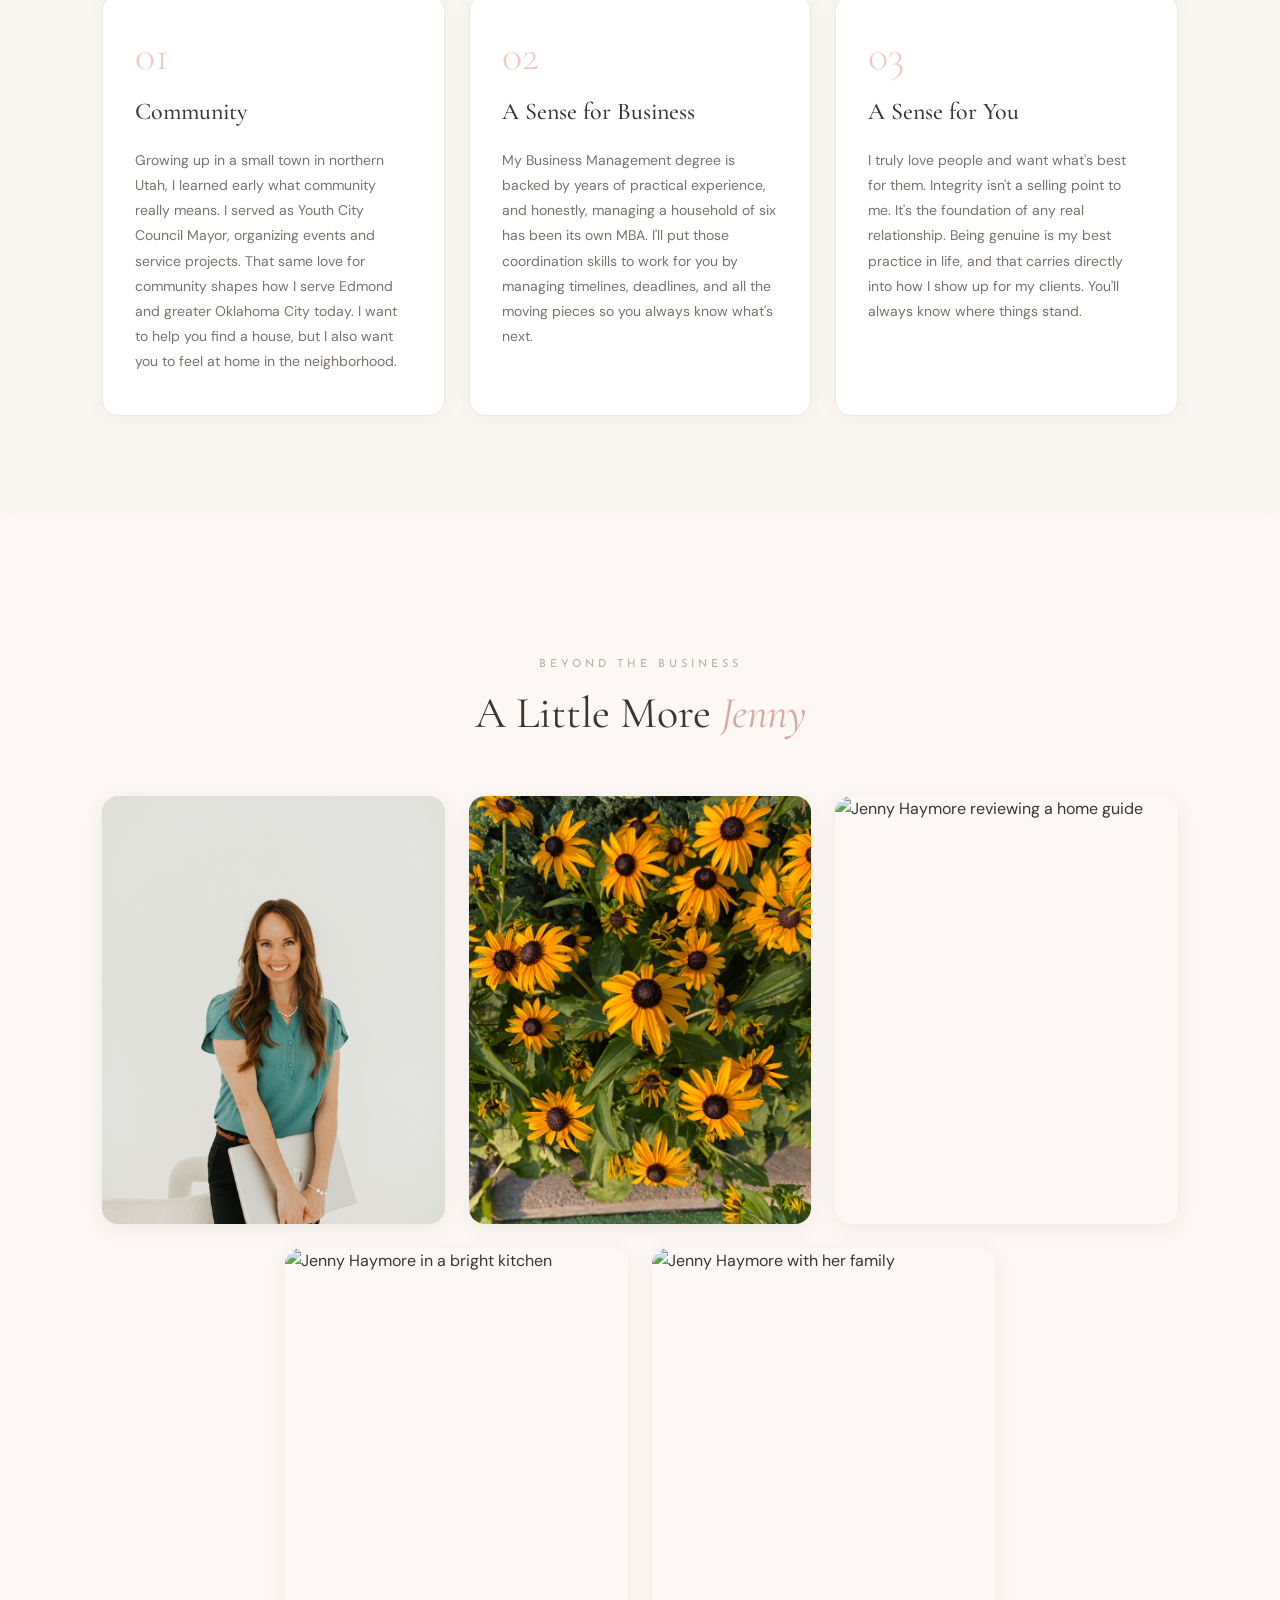
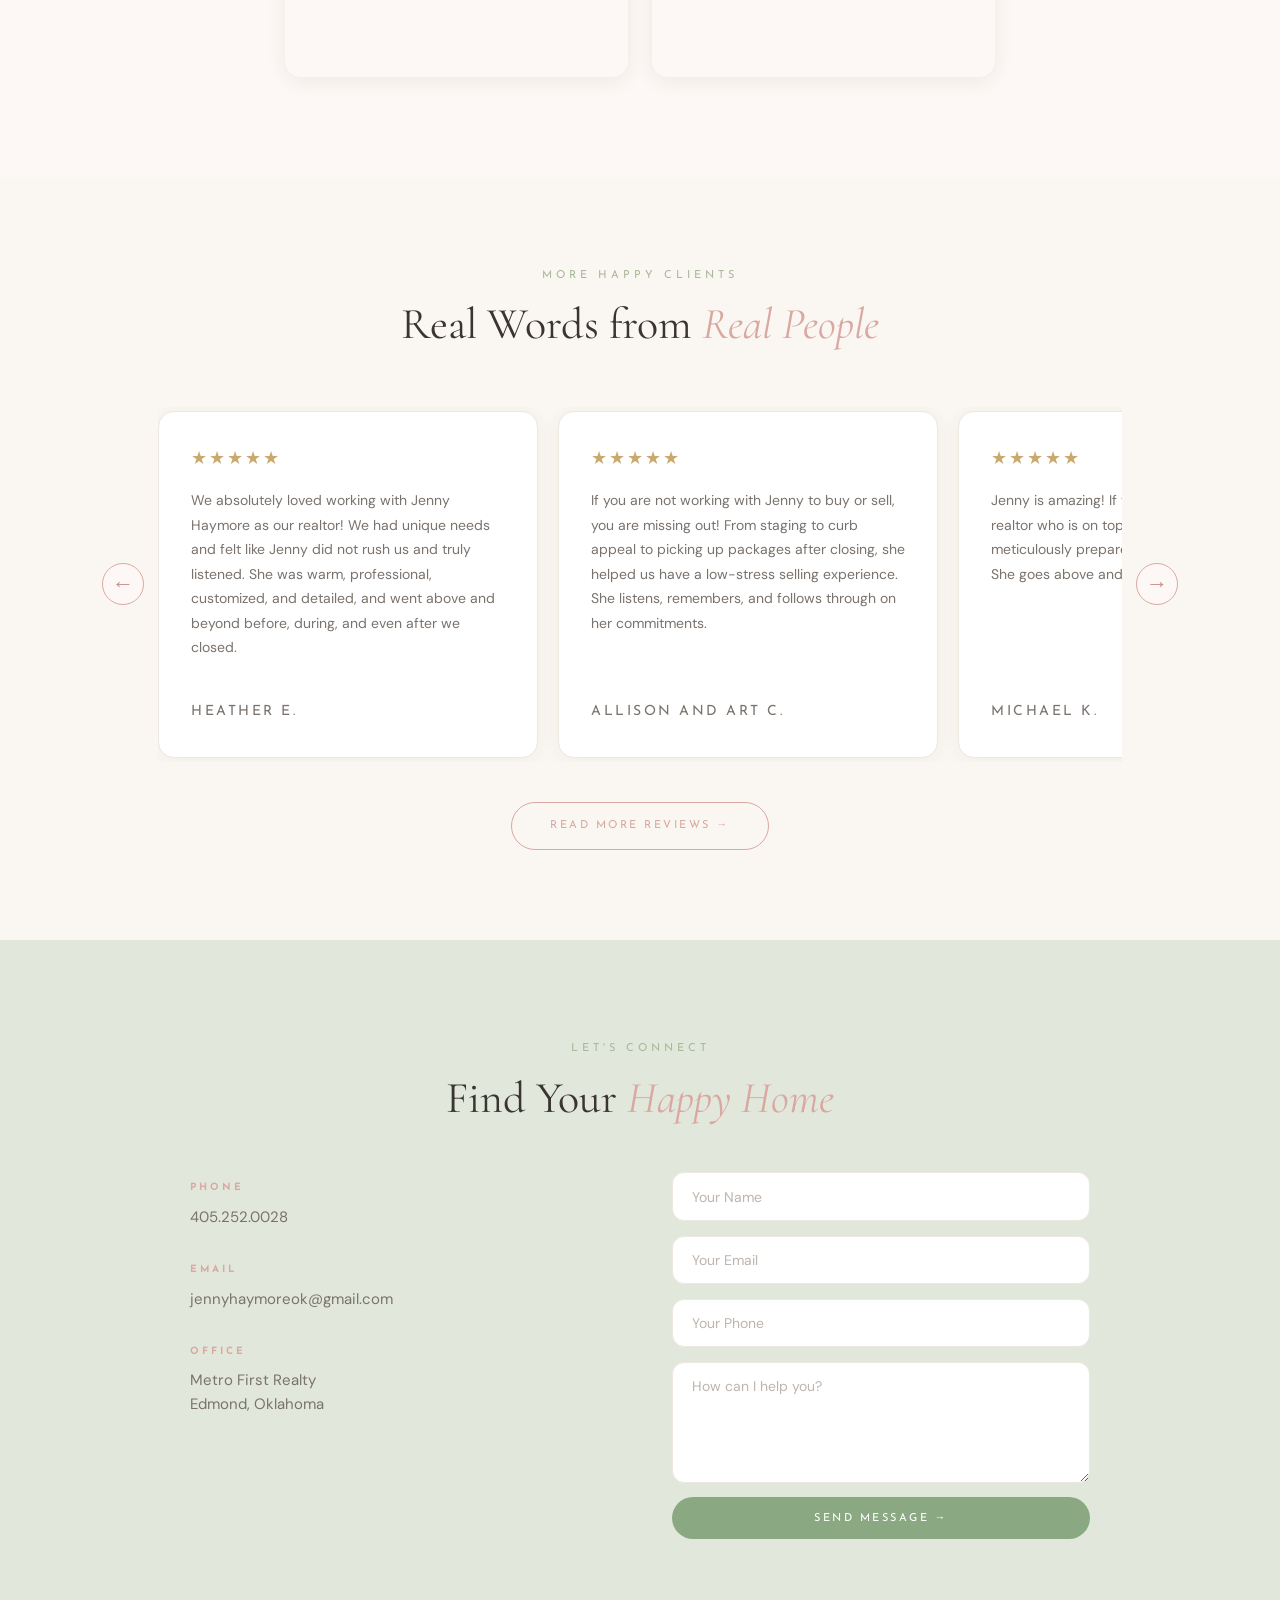
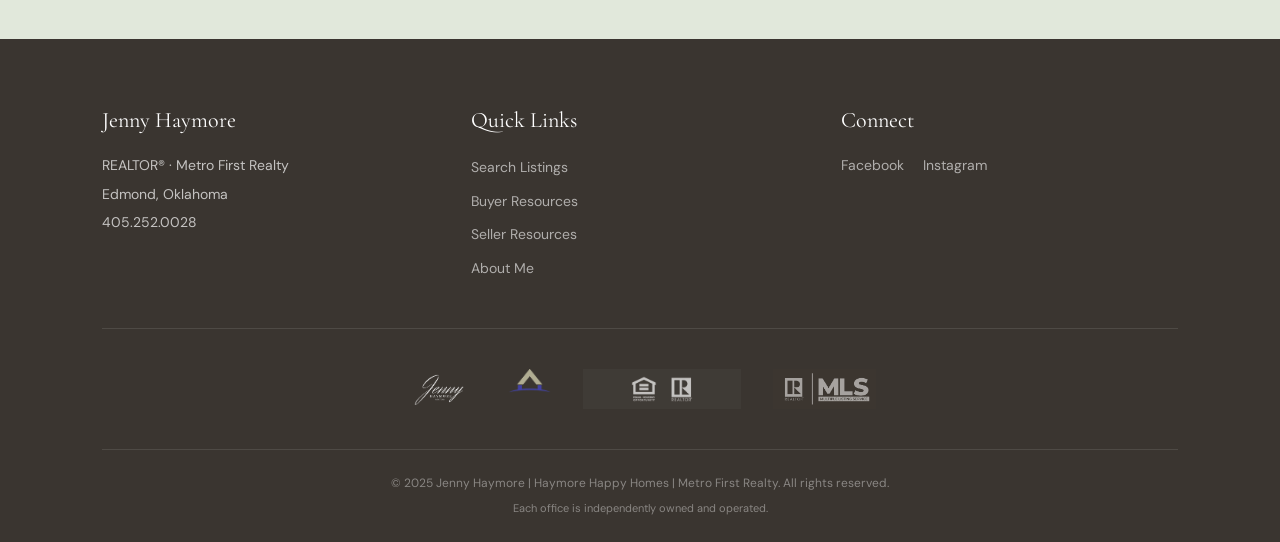
==== commit cfa333a3: "Improve navigation and review controls" ====
--- a/about.html
+++ b/about.html
@@ -4,7 +4,7 @@
     <meta charset="UTF-8">
     <meta name="viewport" content="width=device-width, initial-scale=1.0">
     <title>About Jenny Haymore | Haymore Happy Homes | Metro First Realty</title>
-    <link rel="stylesheet" href="styles.css?v=10">
+    <link rel="stylesheet" href="styles.css?v=11">
     <link rel="stylesheet" href="about.css?v=6">
 </head>
 <body>
@@ -79,7 +79,7 @@
             <div class="pillars-grid">
                 <div class="pillar-card">
                     <div class="pillar-number">01</div>
-                    <h3>A Sense of Community</h3>
+                    <h3>Community</h3>
                     <p>Growing up in a small town in northern Utah, I learned early what community really means. I served as Youth City Council Mayor, organizing events and service projects. That same love for community shapes how I serve Edmond and greater Oklahoma City today. I want to help you find a house, but I also want you to feel at home in the neighborhood.</p>
                 </div>
                 <div class="pillar-card">
@@ -220,6 +220,6 @@
         </div>
     </footer>
 
-    <script src="script.js?v=4"></script>
+    <script src="script.js?v=5"></script>
 </body>
 </html>
--- a/styles.css
+++ b/styles.css
@@ -19,6 +19,7 @@
     --sage: #A8B89A;
     --sage-dark: #8AA882;
     --sage-wash: #E1E8DB;
+    --turquoise: #176B66;
     --charcoal: #3A3530;
     --warm-gray: #7A726C;
     --gold: #C9A96E;
@@ -76,19 +77,19 @@
 
 /* ── NAVIGATION ── */
 .navbar {
-    background: rgba(253, 248, 245, 0.97);
+    background: var(--turquoise);
     backdrop-filter: blur(12px);
     -webkit-backdrop-filter: blur(12px);
     position: sticky;
     top: 0;
     z-index: 100;
     padding: 0;
-    border-bottom: 1px solid var(--border);
+    border-bottom: 1px solid rgba(255, 255, 255, 0.16);
     transition: box-shadow 0.3s ease;
 }
 
 .navbar.scrolled {
-    box-shadow: 0 4px 20px rgba(58, 53, 48, 0.08);
+    box-shadow: 0 4px 20px rgba(23, 107, 102, 0.35);
 }
 
 .nav-container {
@@ -103,6 +104,7 @@
 .logo-img {
     height: 85px;
     width: auto;
+    filter: brightness(0) invert(1);
 }
 
 .nav-menu {
@@ -119,7 +121,7 @@
     font-weight: 400;
     letter-spacing: 2.5px;
     text-transform: uppercase;
-    color: var(--warm-gray);
+    color: rgba(255, 255, 255, 0.84);
     transition: color 0.3s ease;
     position: relative;
 }
@@ -142,7 +144,7 @@
 
 .nav-menu a:hover,
 .nav-menu a.active {
-    color: var(--charcoal);
+    color: white;
 }
 
 .contact-btn {
@@ -568,21 +570,47 @@
     overflow-x: auto;
     overscroll-behavior-x: contain;
     scroll-snap-type: x mandatory;
-    padding: 0.25rem 0.25rem 1.25rem;
-    scrollbar-color: var(--dusty-rose) transparent;
+    padding: 0.25rem;
+    scrollbar-width: none;
 }
 
 .review-track::-webkit-scrollbar {
-    height: 8px;
-}
-
-.review-track::-webkit-scrollbar-track {
-    background: transparent;
-}
-
-.review-track::-webkit-scrollbar-thumb {
+    display: none;
+}
+
+.review-carousel {
+    position: relative;
+    padding: 0 3.5rem;
+}
+
+.review-control {
+    position: absolute;
+    top: 50%;
+    z-index: 1;
+    width: 42px;
+    height: 42px;
+    border: 1px solid var(--dusty-rose);
+    border-radius: 50%;
+    background: var(--warm-white);
+    color: var(--dusty-rose-dark);
+    cursor: pointer;
+    font-size: 22px;
+    line-height: 1;
+    transform: translateY(-50%);
+    transition: background-color 0.2s ease, color 0.2s ease;
+}
+
+.review-control:hover {
     background: var(--dusty-rose);
-    border-radius: 999px;
+    color: white;
+}
+
+.review-control.previous {
+    left: 0;
+}
+
+.review-control.next {
+    right: 0;
 }
 
 .review-card {
@@ -928,6 +956,7 @@
 
     .hamburger {
         display: block;
+        color: white;
     }
 
     .nav-menu {
@@ -938,10 +967,10 @@
         top: 100%;
         left: 0;
         width: 100%;
-        background: var(--warm-white);
-        box-shadow: 0 8px 24px rgba(58, 53, 48, 0.08);
+        background: var(--turquoise);
+        box-shadow: 0 8px 24px rgba(23, 107, 102, 0.24);
         padding: 1rem 0;
-        border-top: 1px solid var(--border);
+        border-top: 1px solid rgba(255, 255, 255, 0.16);
     }
 
     .nav-menu.open {
@@ -1004,6 +1033,24 @@
         padding: 70px 0;
     }
 
+    .review-carousel {
+        padding: 0 0 3.75rem;
+    }
+
+    .review-control {
+        bottom: 0;
+        top: auto;
+        transform: none;
+    }
+
+    .review-control.previous {
+        left: calc(50% - 48px);
+    }
+
+    .review-control.next {
+        right: calc(50% - 48px);
+    }
+
     .review-track {
         margin-right: -1.25rem;
         padding-right: 1.25rem;
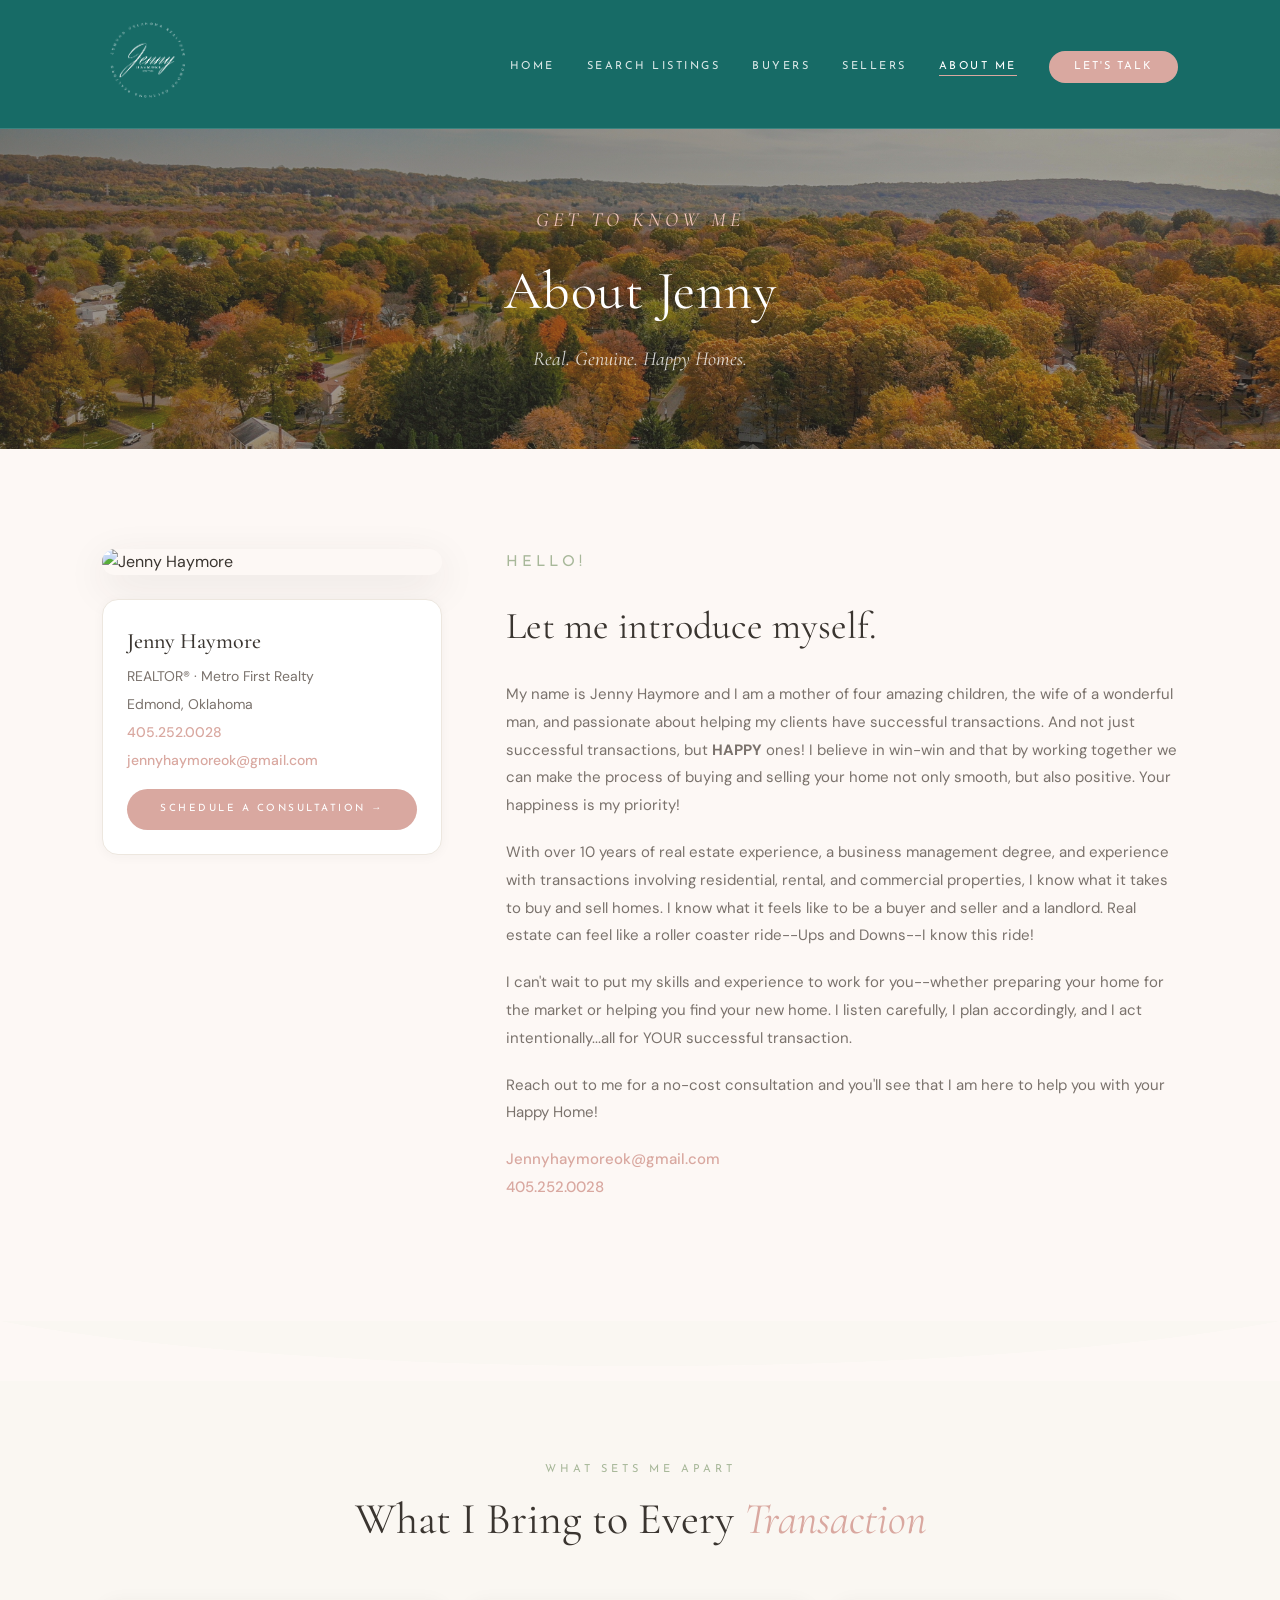
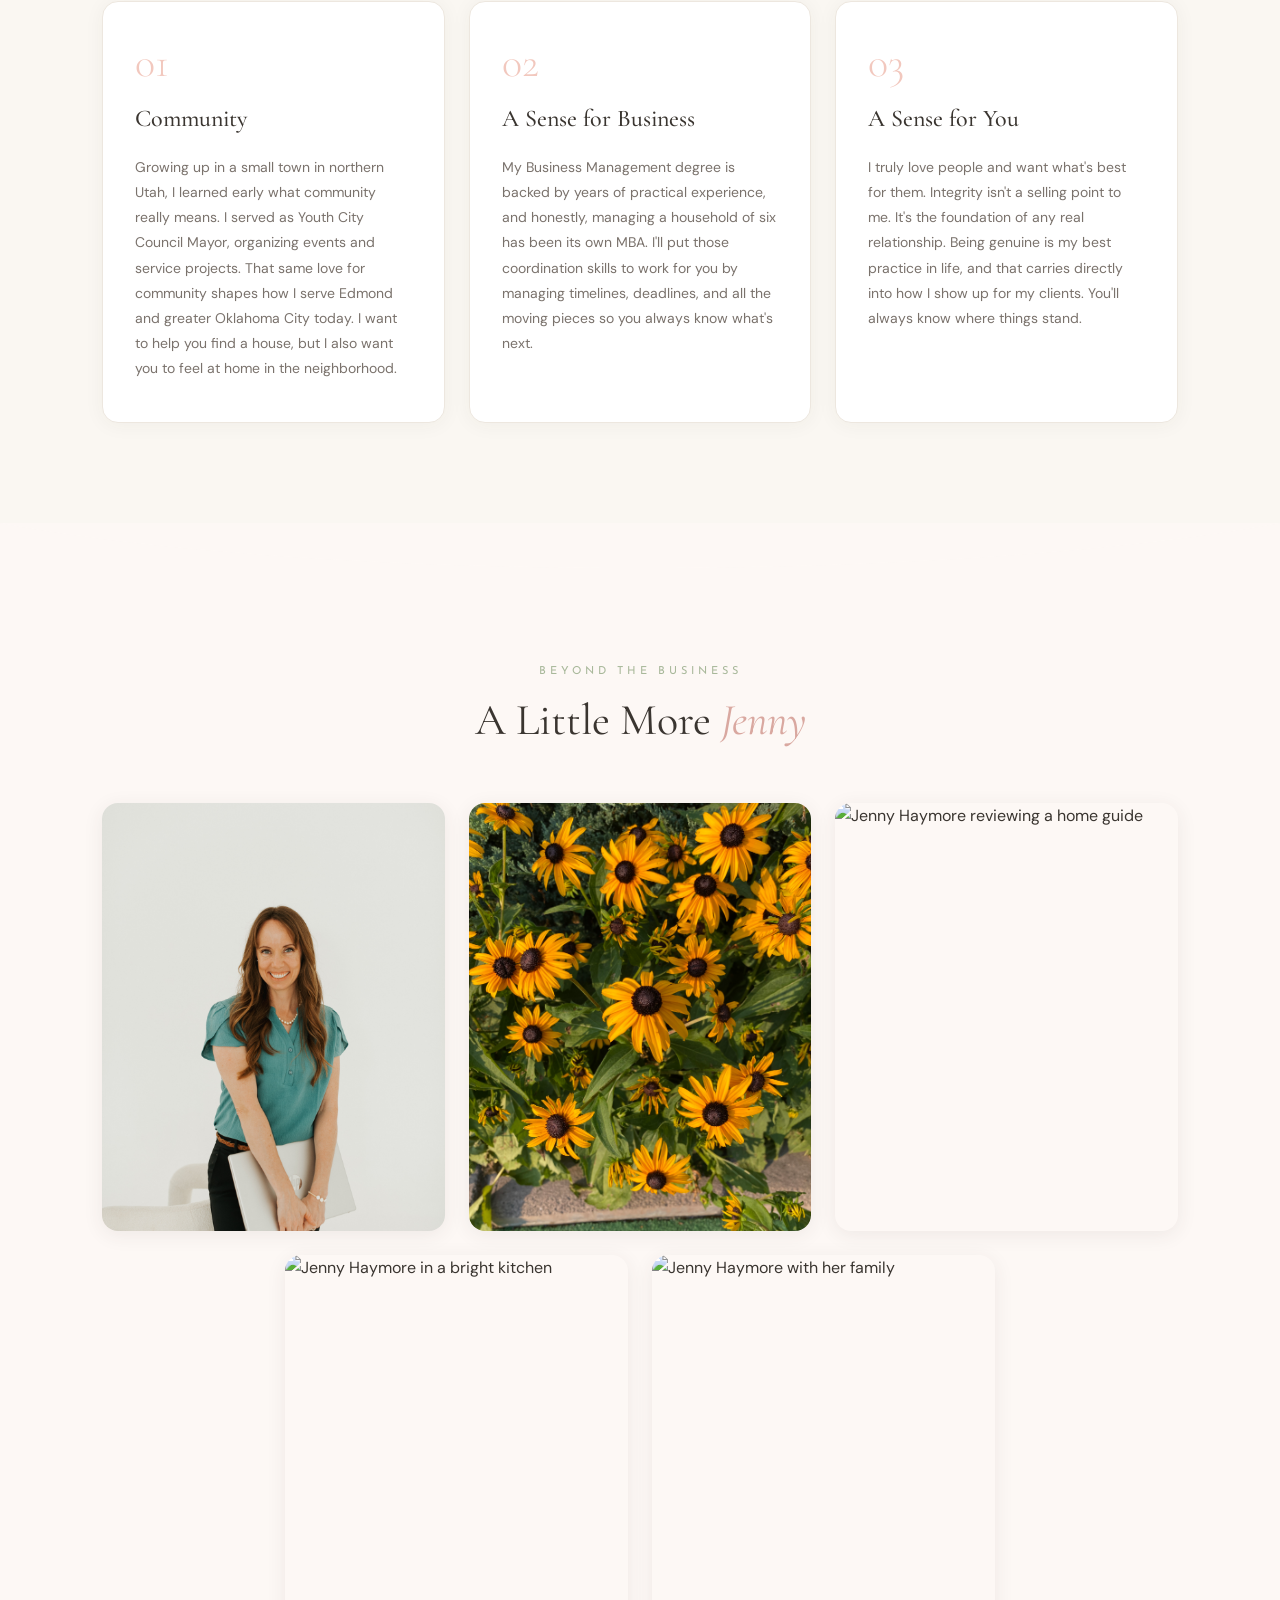
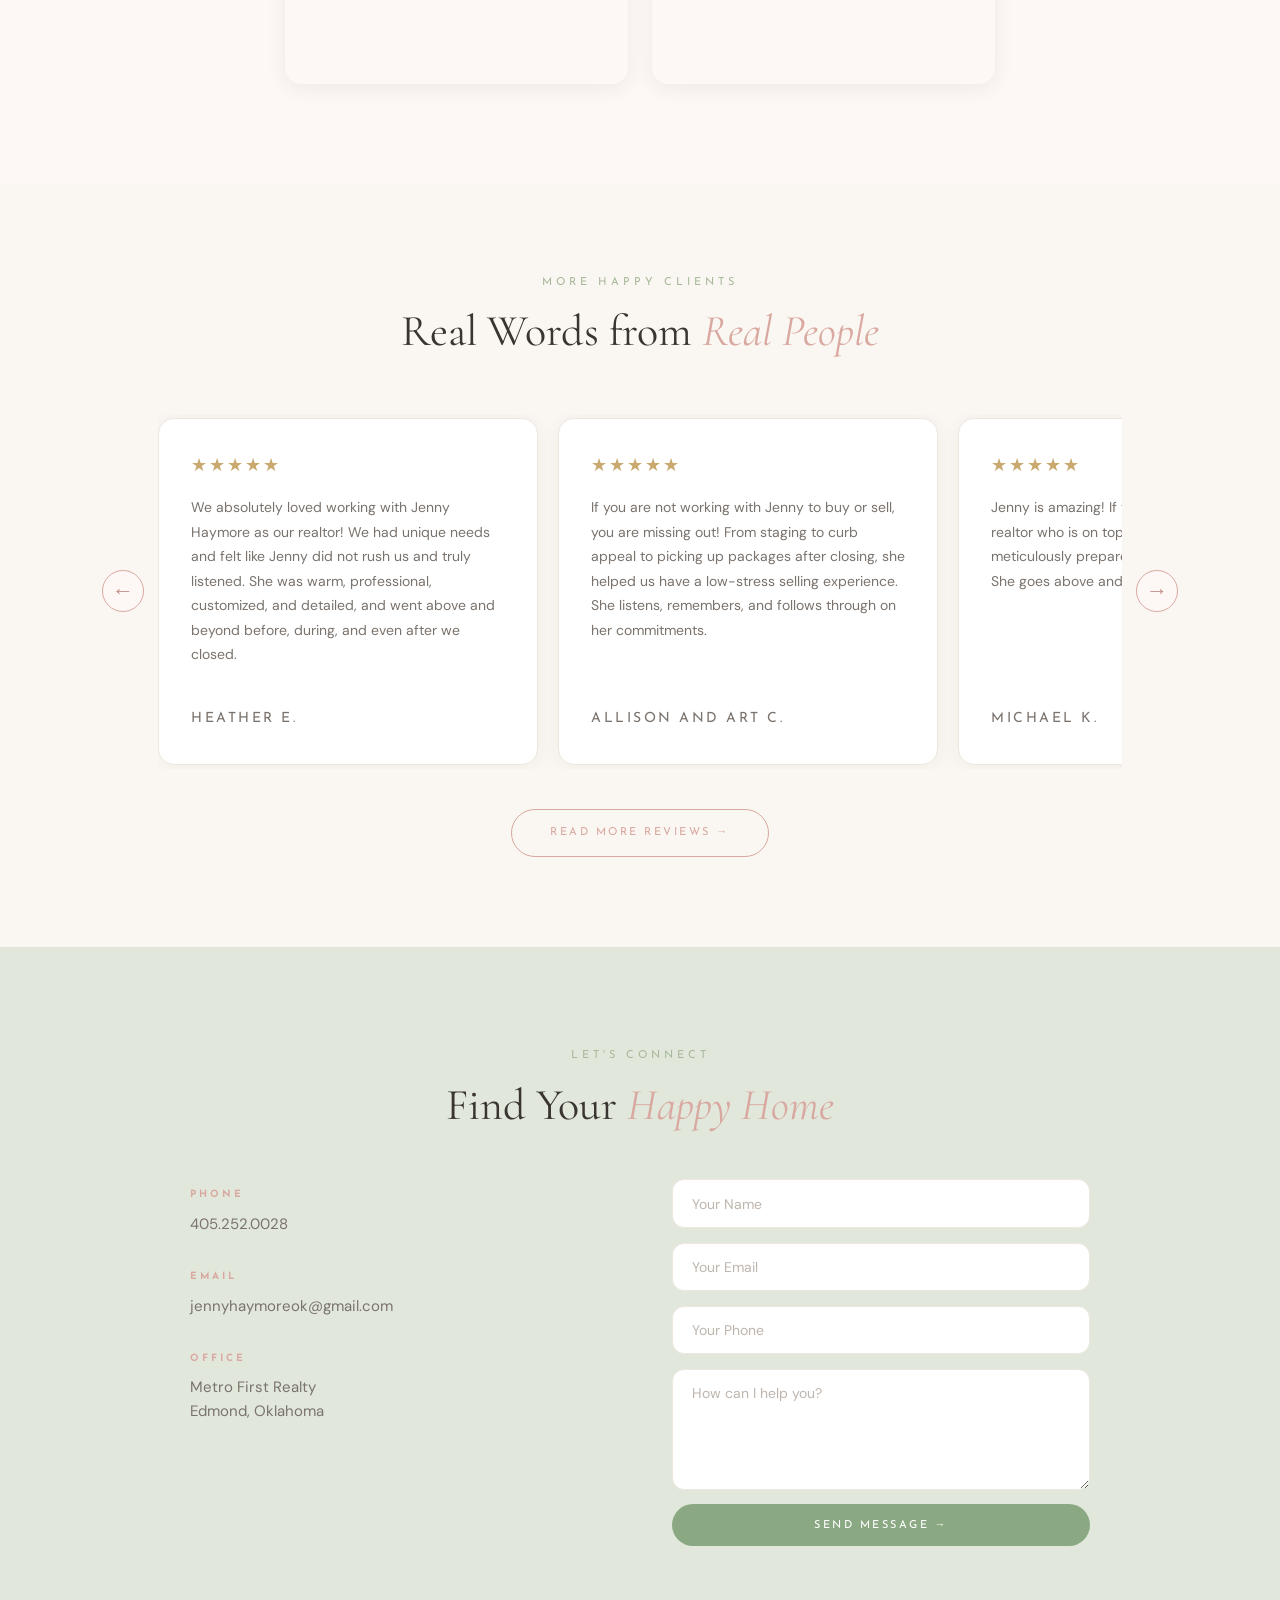
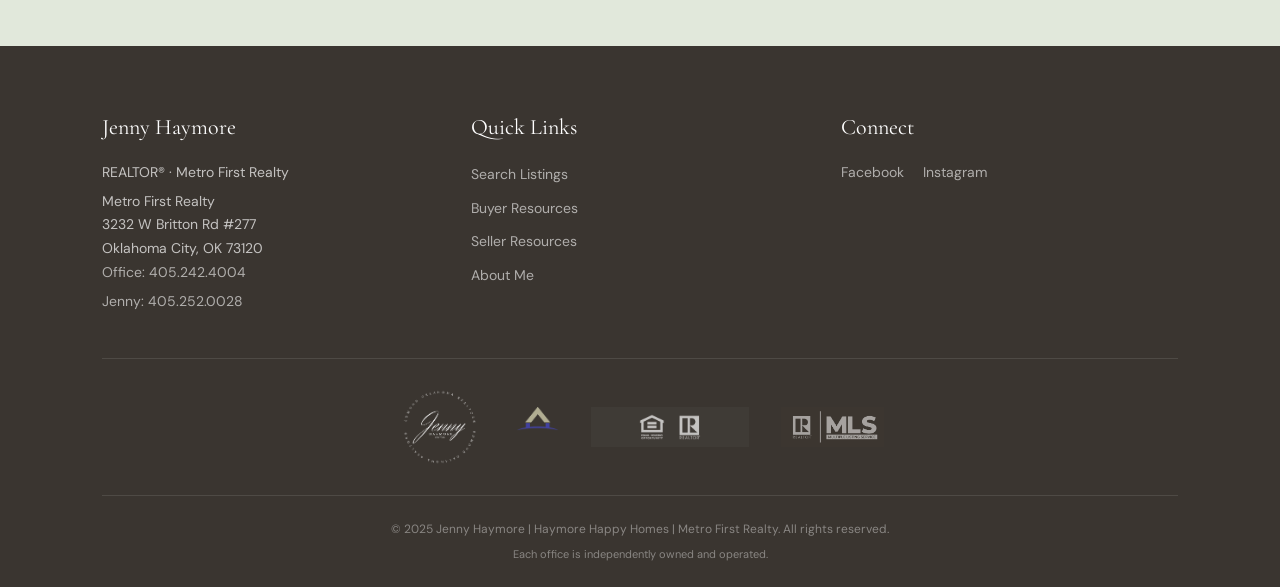
==== commit e6462dc6: "Use circular logo and add brokerage details" ====
--- a/about.html
+++ b/about.html
@@ -4,7 +4,7 @@
     <meta charset="UTF-8">
     <meta name="viewport" content="width=device-width, initial-scale=1.0">
     <title>About Jenny Haymore | Haymore Happy Homes | Metro First Realty</title>
-    <link rel="stylesheet" href="styles.css?v=11">
+    <link rel="stylesheet" href="styles.css?v=12">
     <link rel="stylesheet" href="about.css?v=6">
 </head>
 <body>
@@ -13,7 +13,7 @@
     <nav class="navbar">
         <div class="nav-container">
             <div class="logo">
-                <img src="Design Guide/JENNY HAYMORE LOGO - 1.png" alt="Jenny Haymore Logo" class="logo-img">
+                <img src="JENNY HAYMORE LOGO - 2.png" alt="Jenny Haymore Logo" class="logo-img">
             </div>
             <button class="hamburger" onclick="toggleMobileMenu()" aria-label="Menu">&#9776;</button>
             <ul class="nav-menu">
@@ -187,8 +187,8 @@
                 <div class="footer-section">
                     <h4>Jenny Haymore</h4>
                     <p>REALTOR&reg; &middot; Metro First Realty</p>
-                    <p>Edmond, Oklahoma</p>
-                    <p>405.252.0028</p>
+                    <address class="brokerage-address">Metro First Realty<br>3232 W Britton Rd #277<br>Oklahoma City, OK 73120<br><a href="tel:+14052424004">Office: 405.242.4004</a></address>
+                    <p><a href="tel:+14052520028">Jenny: 405.252.0028</a></p>
                 </div>
                 <div class="footer-section">
                     <h4>Quick Links</h4>
@@ -208,7 +208,7 @@
                 </div>
             </div>
             <div class="footer-logos">
-                <img src="Design Guide/JENNY HAYMORE LOGO - 1.png" alt="Jenny Haymore" class="footer-logo footer-brand-logo">
+                <img src="JENNY HAYMORE LOGO - 2.png" alt="Jenny Haymore" class="footer-logo footer-brand-logo">
                 <img src="Design Guide/Metro First Realty Image.png" alt="Metro First Realty" class="footer-logo">
                 <img src="Design Guide/realtor logos.jpg" alt="Realtor Logos" class="footer-logo">
                 <img src="Design Guide/MLS Realtor Logo.jpg" alt="MLS Realtor" class="footer-logo">
--- a/styles.css
+++ b/styles.css
@@ -102,7 +102,7 @@
 }
 
 .logo-img {
-    height: 85px;
+    height: 92px;
     width: auto;
     filter: brightness(0) invert(1);
 }
@@ -762,6 +762,13 @@
     margin-bottom: 0.3rem;
 }
 
+.brokerage-address {
+    font-size: 14px;
+    font-style: normal;
+    line-height: 1.7;
+    margin-bottom: 0.3rem;
+}
+
 .footer-section ul {
     list-style: none;
 }
@@ -813,7 +820,7 @@
 }
 
 .footer-brand-logo {
-    height: 72px;
+    height: 88px;
     filter: brightness(0) invert(1);
     mix-blend-mode: normal;
     opacity: 0.9;
@@ -951,7 +958,7 @@
     }
 
     .logo-img {
-        height: 70px;
+        height: 76px;
     }
 
     .hamburger {
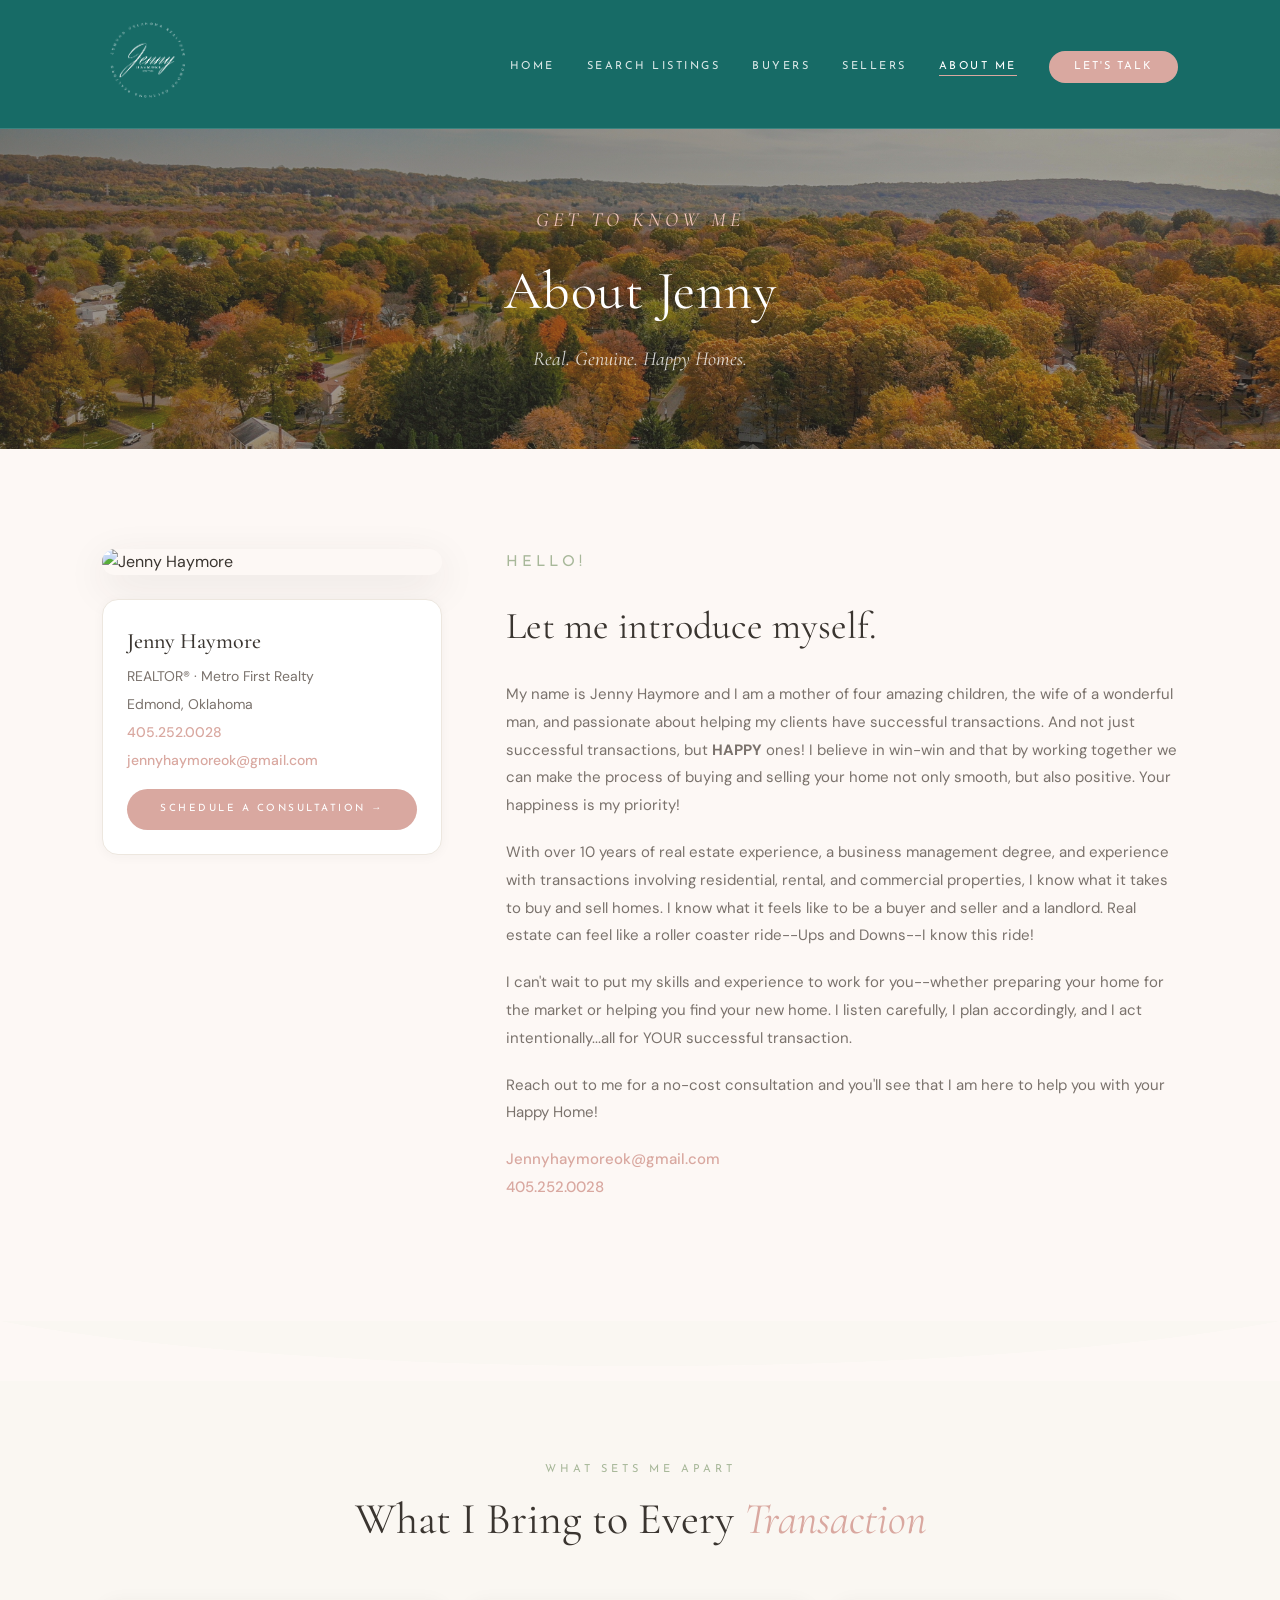
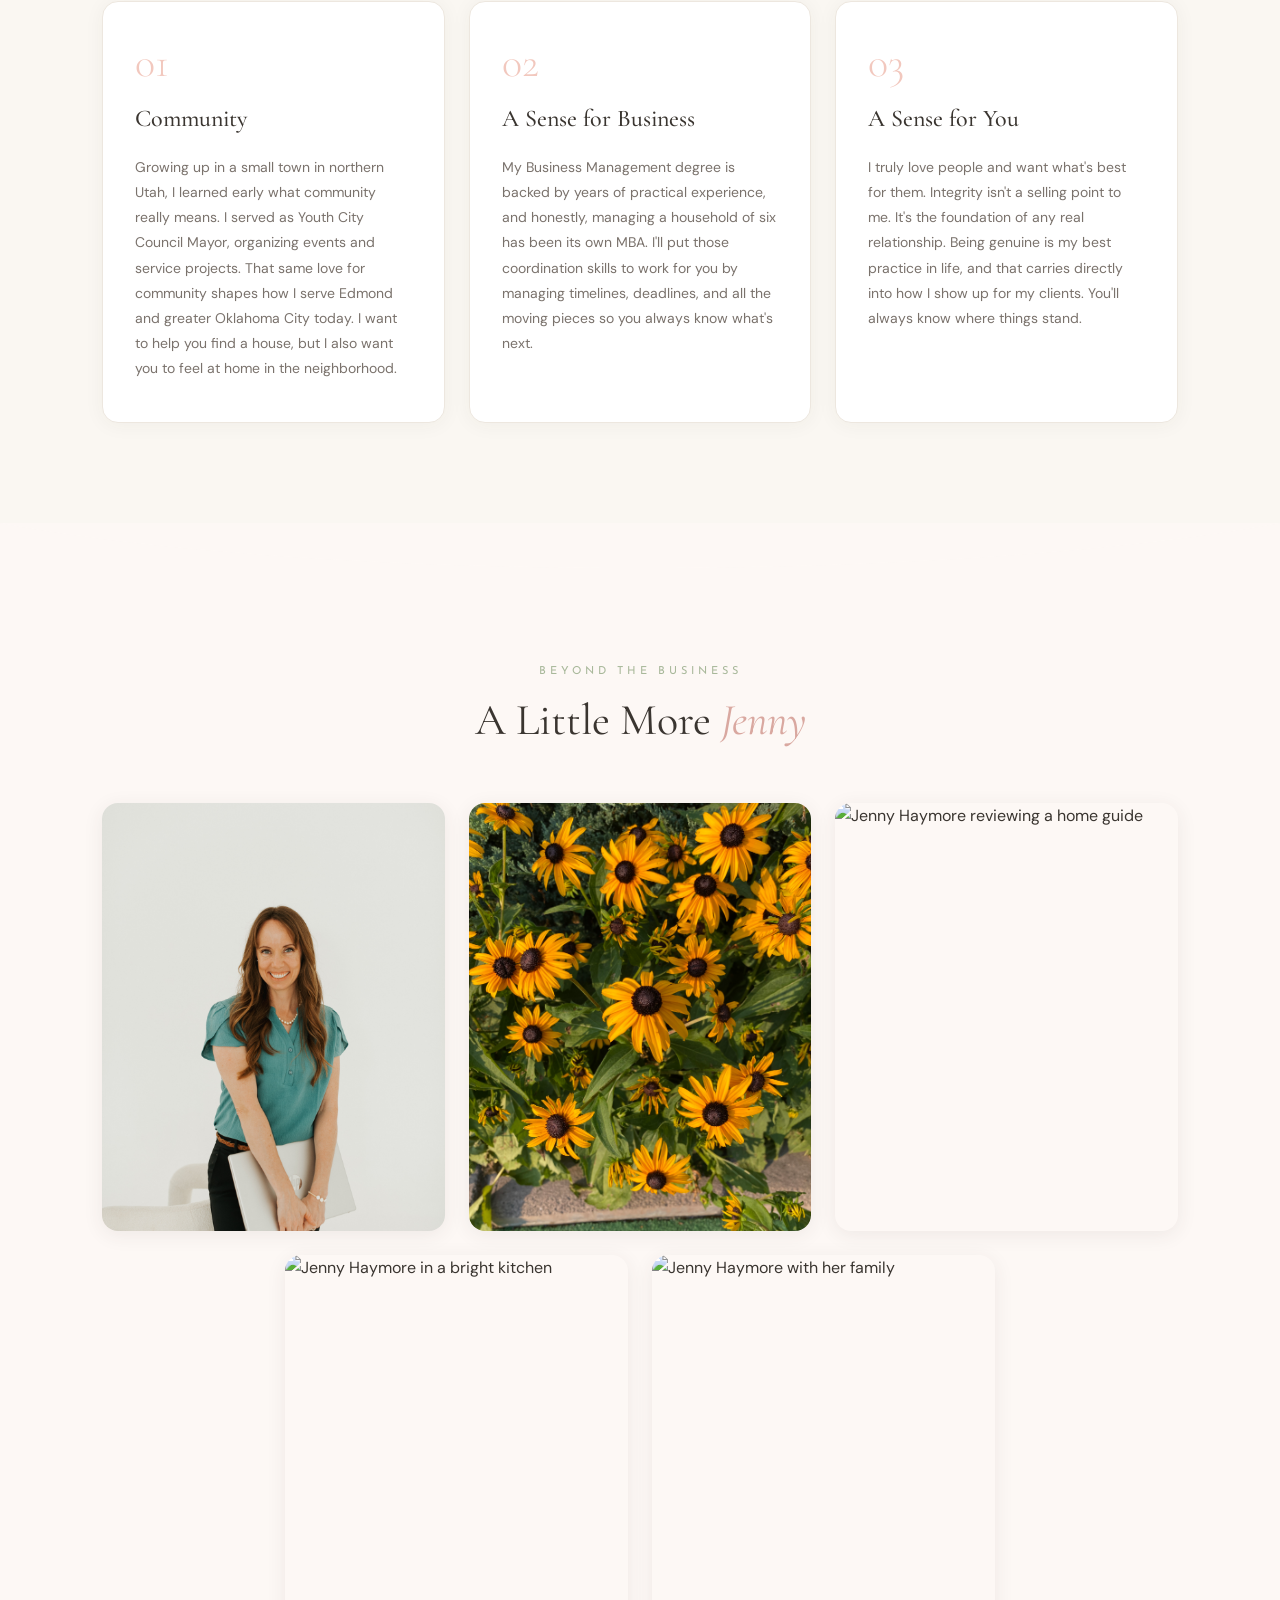
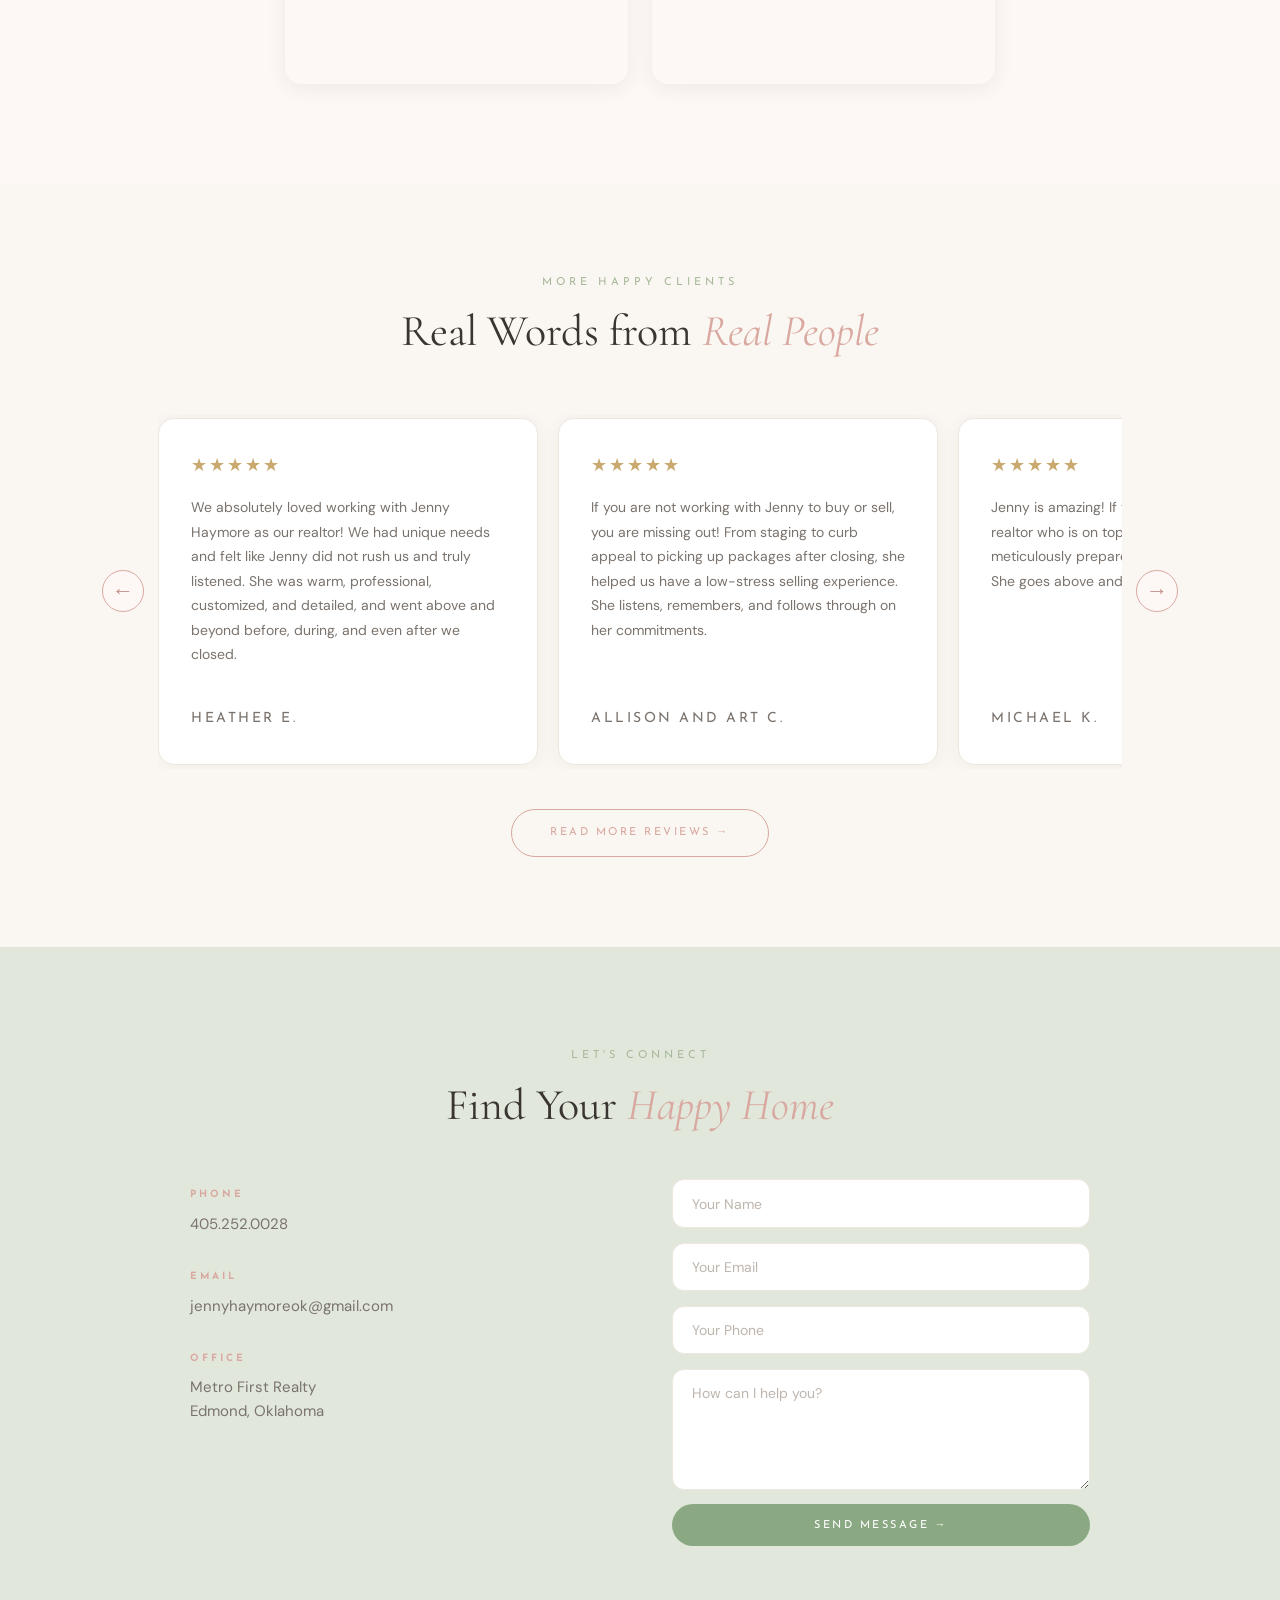
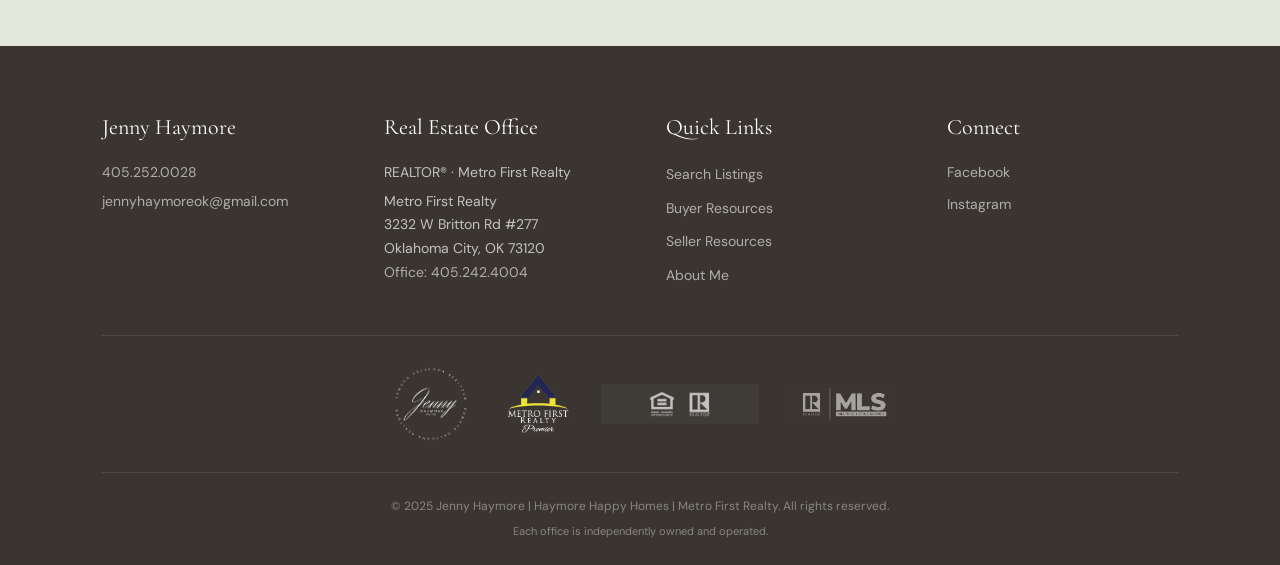
==== commit 15984437: "Reorganize footer contact details" ====
--- a/about.html
+++ b/about.html
@@ -4,7 +4,7 @@
     <meta charset="UTF-8">
     <meta name="viewport" content="width=device-width, initial-scale=1.0">
     <title>About Jenny Haymore | Haymore Happy Homes | Metro First Realty</title>
-    <link rel="stylesheet" href="styles.css?v=12">
+    <link rel="stylesheet" href="styles.css?v=13">
     <link rel="stylesheet" href="about.css?v=6">
 </head>
 <body>
@@ -186,9 +186,13 @@
             <div class="footer-content">
                 <div class="footer-section">
                     <h4>Jenny Haymore</h4>
+                    <p><a href="tel:+14052520028">405.252.0028</a></p>
+                    <p><a href="mailto:jennyhaymoreok@gmail.com">jennyhaymoreok@gmail.com</a></p>
+                </div>
+                <div class="footer-section">
+                    <h4>Real Estate Office</h4>
                     <p>REALTOR&reg; &middot; Metro First Realty</p>
                     <address class="brokerage-address">Metro First Realty<br>3232 W Britton Rd #277<br>Oklahoma City, OK 73120<br><a href="tel:+14052424004">Office: 405.242.4004</a></address>
-                    <p><a href="tel:+14052520028">Jenny: 405.252.0028</a></p>
                 </div>
                 <div class="footer-section">
                     <h4>Quick Links</h4>
@@ -209,7 +213,7 @@
             </div>
             <div class="footer-logos">
                 <img src="JENNY HAYMORE LOGO - 2.png" alt="Jenny Haymore" class="footer-logo footer-brand-logo">
-                <img src="Design Guide/Metro First Realty Image.png" alt="Metro First Realty" class="footer-logo">
+                <img src="Design Guide/Metro First Realty Image.png" alt="Metro First Realty" class="footer-logo footer-office-logo">
                 <img src="Design Guide/realtor logos.jpg" alt="Realtor Logos" class="footer-logo">
                 <img src="Design Guide/MLS Realtor Logo.jpg" alt="MLS Realtor" class="footer-logo">
             </div>
--- a/styles.css
+++ b/styles.css
@@ -743,8 +743,8 @@
 
 .footer-content {
     display: grid;
-    grid-template-columns: repeat(auto-fit, minmax(220px, 1fr));
-    gap: 2rem;
+    grid-template-columns: repeat(4, minmax(0, 1fr));
+    gap: clamp(1.5rem, 4vw, 4rem);
     margin-bottom: 2.5rem;
 }
 
@@ -790,7 +790,9 @@
 
 .social-links {
     display: flex;
-    gap: 1.2rem;
+    flex-direction: column;
+    align-items: flex-start;
+    gap: 0.6rem;
 }
 
 .footer-logos {
@@ -826,6 +828,13 @@
     opacity: 0.9;
 }
 
+.footer-office-logo {
+    height: 58px;
+    filter: none;
+    mix-blend-mode: normal;
+    opacity: 1;
+}
+
 .footer-bottom {
     text-align: center;
     font-size: 12px;
@@ -923,6 +932,10 @@
 
 /* ── RESPONSIVE ── */
 @media (max-width: 900px) {
+    .footer-content {
+        grid-template-columns: repeat(2, minmax(0, 1fr));
+    }
+
     .hero-content {
         grid-template-columns: 1fr;
         text-align: center;
@@ -1073,3 +1086,10 @@
         padding: 70px 0;
     }
 }
+
+@media (max-width: 560px) {
+    .footer-content {
+        grid-template-columns: 1fr;
+        gap: 2rem;
+    }
+}
